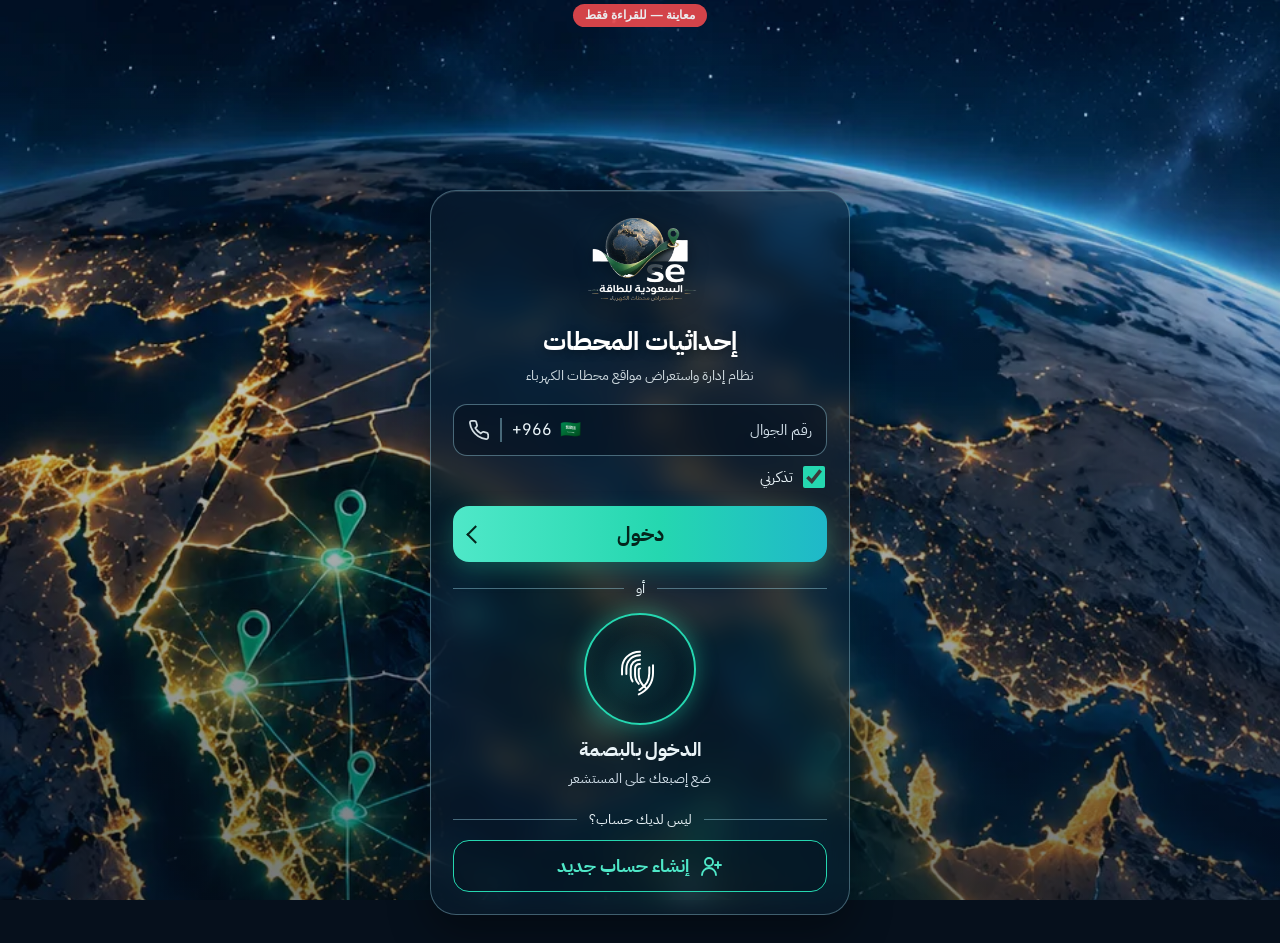
==== admin.html @ d6f3b5dc "معاينة — الشريط السفلي في كل الصفحات وأكبر قليلًا، وتجارب الطبقة الضبابية، وحارس خلط النسختين" ====
<!doctype html>
<!-- admin.html — لوحة المدير في V2: تجمع المكوّنات فقط (لا منطق أعمال هنا)
     الرأس وشريط الاتصال (app-header + connection-status)، لوحة العمليات (admin-dashboard)، ونافذة التفاصيل (admin-detail).
     الدخول: بلا جلسة ← صفحة الدخول؛ جلسة بلا دور مدير ← الرئيسية (V1). الحماية الفعلية في الخادم: كل إجراء بتذكرة مدير بالبصمة.
     The V2 admin dashboard: assembles components only. The real protection is the server's admin-fingerprint ticket. -->
<html lang="ar" dir="rtl">
<head>
<meta charset="utf-8">
<meta name="viewport" content="width=device-width, initial-scale=1, viewport-fit=cover">
<title>لوحة المدير | محطات التوزيع</title>
<script src="config/الإعدادات.js"></script>
<script src="preview-guard.js"></script>
<script src="services/fresh-start.js"></script>
<script src="services/theme.js"></script>
<!-- تطبيق قابل للتثبيت: الملف والأيقونة ولون الشريط، وتسجيل عامل الخدمة بعد التحميل — installable app: manifest, icon, bar colour, SW registered after load -->
<link rel="manifest" href="manifest.json">
<meta name="theme-color" content="#0D1826">
<link rel="apple-touch-icon" href="assets/icon-192.png">
<script src="services/pwa.js"></script>
<link rel="stylesheet" href="styles/update-sheet.css">
<script src="components/update-sheet.js"></script>
<link rel="stylesheet" href="styles/install-sheet.css">
<script src="components/install-sheet.js"></script>
<link rel="stylesheet" href="styles/feature-tour.css">
<script src="config/جولة_تعريفية.js"></script>
<script src="components/feature-tour.js"></script>
<script>
  // قبل الرسم: الزائر للدخول، وغير المدير للرئيسية (V1) — before drawing: a guest to login, a non-admin to home (V1)
  (function () {
    try {
      const s = JSON.parse(localStorage.getItem(SEC2_CONFIG.STORAGE_KEYS.SESSION) || 'null');
      if (!s || !s.identityToken) location.replace('auth.html');
      else if (s.role !== 'admin') location.replace('index.html');
    } catch (e) { location.replace('auth.html'); }
  })();
</script>
<link href="https://fonts.googleapis.com/css2?family=IBM+Plex+Sans+Arabic:wght@400;500;700&family=JetBrains+Mono:wght@400;500&display=swap" rel="stylesheet">
<link rel="stylesheet" href="styles/base.css">
<link rel="stylesheet" href="styles/app-header.css">
<link rel="stylesheet" href="styles/bottom-nav.css">
<link rel="stylesheet" href="styles/connection-status.css">
<link rel="stylesheet" href="styles/contact-admin.css">
<link rel="stylesheet" href="styles/tables.css">
<link rel="stylesheet" href="styles/admin.css">
</head>
<body class="admin-page">
<header id="appHeader"></header>
<main class="content">
  <!-- عنوان «لوحة العمليات» داخل بطاقتها في admin-dashboard (تصميم محمد، 15 أكتوبر) — the title lives in its board card -->
  <div class="page-sub" id="greetLine">مرحبًا...</div>
  <div id="dashboardSlot"></div>
</main>
<!-- الشريط السفلي (إعادة التصميم): للعضو المسجّل، وأزراره تفتح شاشات الرئيسية — the bottom bar for members -->
<nav id="bottomNav"></nav>
<script src="utils/dates.js"></script>
<script src="utils/html.js"></script>
<script src="utils/text-input.js"></script>
<script src="services/timing.js"></script>
<script src="services/connection.js"></script>
<script src="services/session.js"></script>
<script src="services/api-client.js"></script>
<script src="services/settings-lists.js"></script>
<script src="components/contact-admin.js"></script>
<script src="components/connection-status.js"></script>
<script src="components/app-header.js"></script>
<script src="components/bottom-nav.js"></script>
<script src="components/admin-dashboard.js"></script>
<script src="components/admin-detail.js"></script>
<script>
  (function () {
    if (!SecSession.isAdmin()) return; // التحويل جارٍ / redirect in progress
    SecTiming.recordPageOpen();
    const STALE_MS = 3 * 60 * 1000; // إعادة التحميل عند الرجوع للتبويب بعد 3 دقائق (V1) / reload on return after 3 minutes (V1)
    const header = SecAppHeader.mount(document.getElementById('appHeader'), {
      page: 'admin', identity: true, onIdentity: function () { location.href = 'index.html#more'; }, title: 'لوحة المدير', subtitle: 'الشركة السعودية للطاقة — محطات التوزيع', contact: true, refreshTitle: 'تحديث لوحة العمليات الآن'
    });
    if (SecSession.isLoggedIn()) SecBottomNav.mountLinks(document.getElementById('bottomNav'), 'more'); // من «المزيد» / reached from «More»
    let lastLoadAt = 0, lastOkAt = null;
    const status = SecConnStatus.mount(header.status, { hasLocalData: function () { return false; }, lastUpdateAt: function () { return lastOkAt; } });
    SecContactAdmin.loadInfo();
    document.getElementById('greetLine').textContent = 'مرحبًا ' + (SecSession.getName() || 'المدير') + ' — ' + SecDates.dualDate(new Date());
    const dashboard = SecAdminDashboard.mount(document.getElementById('dashboardSlot'), { onOpenDetail: function (kind) { SecAdminDetail.open(kind); } });

    async function load(fresh) {
      lastLoadAt = Date.now();
      header.refreshButton.classList.add('spinning');
      try {
        // تجديد التذكرة أولًا حتى لا تُرسل تذكرة منتهية (V1) — renew the ticket first (V1)
        if (!(await SecSession.ensureFresh())) return;
        if ((await dashboard.load(fresh)) === 'ok') { lastOkAt = new Date(); status.refreshLastUpdate(); }
      } finally { header.refreshButton.classList.remove('spinning'); }
    }
    header.refreshButton.addEventListener('click', function () { load(true); });
    document.addEventListener('visibilitychange', function () { if (document.visibilityState === 'visible' && Date.now() - lastLoadAt > STALE_MS) load(false); });
    load(false);
  })();
</script>
</body>
</html>
---- styles/update-sheet.css ----
/* ============================================================
 * styles/update-sheet.css — لوحة «نسخة جديدة متاحة» السفلية: التصميم «د» المعتمد بلون تنبيه كهرماني
 * The bottom «new version available» sheet: approved design «D» in an amber alert colour
 * ============================================================ */
:root{ --upd-amber:#F0B429; --upd-amber-deep:#C98A06; --upd-on-amber:#231700; --upd-bg:#14202F; }
[data-theme="light"]{ --upd-amber:#E09A00; --upd-amber-deep:#B57A00; --upd-on-amber:#1E1400; --upd-bg:#FFFFFF; }

.upd-sheet{
  position:fixed;left:0;right:0;bottom:0;z-index:1600;
  max-width:560px;margin:0 auto;box-sizing:border-box;
  padding:12px 20px calc(18px + env(safe-area-inset-bottom, 0px));
  background:var(--upd-bg);color:var(--text-primary);text-align:center;
  border-radius:22px 22px 0 0;border:1px solid rgba(240,180,41,.55);border-bottom:0;
  border-top:3px solid var(--upd-amber);
  box-shadow:0 -10px 30px rgba(0,0,0,.35), 0 -2px 18px rgba(240,180,41,.18);
  transform:translateY(105%);transition:transform .32s cubic-bezier(.2,.8,.2,1);
}
.upd-sheet.show{transform:translateY(0);}
.upd-grab{width:40px;height:4px;border-radius:9px;background:var(--border-strong);margin:0 auto 12px;}
.upd-x{position:absolute;top:10px;left:12px;width:32px;height:32px;border-radius:50%;border:1px solid var(--border-strong);background:transparent;color:var(--text-secondary);font-size:14px;cursor:pointer;font-family:inherit;}

/* الأيقونة البارزة وعلامة التنبيه — the prominent icon and alert mark */
.upd-badge{position:relative;width:56px;height:56px;border-radius:50%;margin:0 auto 10px;display:grid;place-items:center;
  background:rgba(240,180,41,.16);color:var(--upd-amber);border:2px solid var(--upd-amber);animation:updPulse 2.2s ease-in-out infinite;}
.upd-alert{position:absolute;top:-4px;right:-4px;width:22px;height:22px;border-radius:50%;display:grid;place-items:center;
  background:#E5484D;color:#fff;font-weight:800;font-size:14px;line-height:1;border:2px solid var(--upd-bg);}
@keyframes updPulse{0%,100%{box-shadow:0 0 0 0 rgba(240,180,41,.45);}50%{box-shadow:0 0 0 9px rgba(240,180,41,0);}}

.upd-title{display:block;font-size:16px;font-weight:800;color:var(--upd-amber);}
.upd-text{margin:6px auto 14px;max-width:420px;font-size:13px;line-height:1.6;color:var(--text-secondary);}
.upd-now{width:100%;border:0;border-radius:14px;padding:13px;cursor:pointer;font-family:inherit;font-size:15px;font-weight:800;
  background:linear-gradient(135deg, var(--upd-amber), var(--upd-amber-deep));color:var(--upd-on-amber);box-shadow:0 6px 18px rgba(240,180,41,.3);}
.upd-now:disabled{opacity:.7;cursor:default;}
.upd-later{margin-top:8px;background:none;border:0;color:var(--text-secondary);font-family:inherit;font-size:13px;cursor:pointer;padding:6px 14px;}
@media (prefers-reduced-motion:reduce){ .upd-sheet{transition:none;} .upd-badge{animation:none;} }
---- styles/install-sheet.css ----
/* ============================================================
 * styles/install-sheet.css — لوحة «حفظ الموقع كتطبيق» السفلية: الدمج «ج + د» المعتمد بلون الموقع الأخضر
 * The bottom «save the site as an app» sheet: the approved «C + D» blend in the site's green
 * ============================================================ */
.ins-sheet{
  position:fixed;left:0;right:0;bottom:0;z-index:1600;
  max-width:560px;margin:0 auto;box-sizing:border-box;
  padding:12px 20px calc(18px + env(safe-area-inset-bottom, 0px));
  background:var(--bg-elev);color:var(--text-primary);text-align:center;
  border-radius:22px 22px 0 0;border:1px solid var(--border-strong);border-bottom:0;border-top:3px solid var(--teal);
  box-shadow:0 -10px 30px rgba(0,0,0,.35), 0 -2px 18px rgba(31,174,140,.16);
  transform:translateY(105%);transition:transform .32s cubic-bezier(.2,.8,.2,1);
}
.ins-sheet.show{transform:translateY(0);}
.ins-grab{width:40px;height:4px;border-radius:9px;background:var(--border-strong);margin:0 auto 12px;}
.ins-x{position:absolute;top:10px;left:12px;width:32px;height:32px;border-radius:50%;border:1px solid var(--border-strong);background:transparent;color:var(--text-secondary);font-size:14px;cursor:pointer;font-family:inherit;}
.ins-ic{width:58px;height:58px;margin:0 auto 10px;border-radius:16px;overflow:hidden;box-shadow:0 6px 18px rgba(0,0,0,.3);}
.ins-ic img{width:100%;height:100%;display:block;}
.ins-title{display:block;font-size:16px;font-weight:800;color:var(--teal-light);}
[data-theme="light"] .ins-title{color:var(--teal);}
.ins-text{margin:6px auto 14px;max-width:360px;font-size:13px;line-height:1.7;color:var(--text-secondary);}
.ins-steps{display:grid;gap:8px;margin:12px 0;}
.ins-step{display:flex;align-items:center;gap:10px;text-align:right;padding:10px 12px;border-radius:12px;background:rgba(255,255,255,.04);border:1px solid var(--border);font-size:13px;line-height:1.7;}
[data-theme="light"] .ins-step{background:rgba(16,32,53,.03);}
.ins-n{width:24px;height:24px;border-radius:50%;display:grid;place-items:center;flex-shrink:0;background:rgba(31,174,140,.18);color:var(--teal-light);font-weight:800;font-size:12px;}
.ins-k{display:inline-flex;align-items:center;gap:4px;padding:2px 8px;border-radius:8px;vertical-align:middle;background:rgba(77,214,181,.14);color:var(--teal-light);font-weight:700;}
[data-theme="light"] .ins-k, [data-theme="light"] .ins-n{color:var(--teal);}
.ins-arrow{display:flex;flex-direction:column;align-items:center;gap:2px;margin:2px 0 10px;color:var(--teal-light);font-size:12px;font-weight:800;animation:insBounce 1.2s ease-in-out infinite;}
.ins-note{margin:0 0 12px;font-size:12px;color:var(--text-secondary);}
.ins-go{width:100%;border:0;border-radius:14px;padding:13px;cursor:pointer;font-family:inherit;font-size:15px;font-weight:800;
  background:linear-gradient(135deg, var(--teal), var(--teal-light));color:#052018;box-shadow:0 6px 18px rgba(31,174,140,.3);}
.ins-go:disabled{opacity:.7;cursor:default;}
.ins-done{margin:4px 0 2px;padding:12px;border-radius:14px;background:rgba(31,174,140,.14);color:var(--teal-light);font-weight:800;font-size:14px;}
.ins-later{margin-top:8px;background:none;border:0;color:var(--text-secondary);font-family:inherit;font-size:13px;cursor:pointer;padding:6px 14px;}
@keyframes insBounce{0%,100%{transform:translateY(0);}50%{transform:translateY(5px);}}
@media (prefers-reduced-motion:reduce){ .ins-sheet{transition:none;} .ins-arrow{animation:none;} }
---- styles/feature-tour.css ----
/* ============================================================
 * styles/feature-tour.css — بطاقة «نسخة جديدة محسّنة» والجولة التعريفية (تصميم محمد — 16 أكتوبر)
 * طبقة بملء الشاشة تجمّد الصفحة؛ البطاقة لوحة سفلية (النموذج «أ»)، والشرائح لقطة حقيقية بضوء على العنصر وبطاقة شرح.
 * مظهر داكن واحد مقصود للثيمين (اللقطات داكنة). — One deliberate dark look for both themes (the shots are dark).
 * ============================================================ */
html.tour-open,html.tour-open body{overflow:hidden !important;}
.tour-overlay{position:fixed;inset:0;z-index:5000;font-family:'IBM Plex Sans Arabic',sans-serif;color:#EAF1F7;direction:rtl;}
.tour-card-mode{background:rgba(3,8,14,.72);}
.tour-slides-mode{background:#03080E;display:flex;align-items:center;justify-content:center;}

/* ===== البطاقة: نفس لوحة «نسخة جديدة متاحة» الكهرمانية (styles/update-sheet.css) — the card reuses the amber update sheet ===== */
.tour-card{animation:tourUp .3s ease-out;}
@keyframes tourUp{from{transform:translateY(40px);opacity:0}to{transform:none;opacity:1}}

/* ===== الشرائح — the slides ===== */
.tour-stage{position:relative;overflow:hidden;border-radius:0;}
.tour-stage.loading .tour-shot{visibility:hidden;}
.tour-shot{position:absolute;inset:0;width:100%;height:100%;object-fit:cover;object-position:top;display:block;}
/* الثقب: ظل ضخم يعتّم كل ما حوله، وإطار أخضر حول العنصر — the hole: a huge shadow dims everything around, a green frame */
.tour-hole{position:absolute;border-radius:14px;box-shadow:0 0 0 9999px rgba(3,8,14,.8);outline:2.5px solid #4FE8C8;outline-offset:4px;transition:all .3s ease;pointer-events:none;}
.tour-tip{position:absolute;left:16px;right:16px;box-sizing:border-box;
  background:#0F1D2E;border:1.5px solid rgba(79,232,200,.5);border-radius:20px;padding:16px 18px;
  display:flex;flex-direction:column;gap:8px;box-shadow:0 14px 34px rgba(0,0,0,.5);}
.tour-tip::before{content:'';position:absolute;left:var(--arrow-x, 50%);width:16px;height:16px;margin-left:-8px;background:#0F1D2E;
  border-left:1.5px solid rgba(79,232,200,.5);border-top:1.5px solid rgba(79,232,200,.5);}
.tour-tip.below::before{top:-9px;transform:rotate(45deg);}
.tour-tip.above::before{bottom:-9px;transform:rotate(225deg);}
.tour-tip h2{margin:0;font-size:19px;font-weight:700;line-height:1.4;}
.tour-body{display:flex;flex-direction:column;gap:8px;max-height:34vh;overflow-y:auto;scrollbar-width:thin;}
.tour-tip p{margin:0;font-size:15px;line-height:1.75;color:#DCE6EF;}
.tour-row{display:flex;align-items:center;justify-content:space-between;gap:10px;margin-top:6px;flex-wrap:wrap;}
.tour-dots{display:flex;gap:6px;}
.tour-dots i{width:7px;height:7px;border-radius:50%;background:rgba(255,255,255,.28);}
.tour-dots i.on{background:#4FE8C8;width:20px;border-radius:5px;}
.tour-nav{display:flex;gap:8px;margin-right:auto;}
.tour-count{position:fixed;top:calc(env(safe-area-inset-top, 0px) + 18px);right:18px;z-index:2;font-size:14px;color:#DCE6EF;background:rgba(0,0,0,.45);border-radius:12px;padding:4px 10px;}
.tour-skip{position:fixed;top:calc(env(safe-area-inset-top, 0px) + 14px);left:16px;z-index:2;background:rgba(255,255,255,.14);color:#fff;border:none;border-radius:14px;padding:7px 16px;font-family:inherit;font-size:15px;cursor:pointer;}

/* ===== الأزرار — buttons ===== */
.tour-btn{border:none;border-radius:14px;font-family:inherit;font-weight:700;font-size:16px;padding:11px 20px;cursor:pointer;}
.tour-btn.primary{background:linear-gradient(90deg,#4FE8C8,#25D7B0,#1FB8C9);color:#04261D;}
.tour-btn.ghost{background:rgba(255,255,255,.1);color:#EAF1F7;}
.tour-btn:focus-visible,.tour-skip:focus-visible{outline:2px solid #4FE8C8;outline-offset:2px;}
---- styles/base.css ----
/* ============================================================
 * styles/base.css — أساس كل الصفحات: ألوان الثيمين، الخط، إعادة الضبط
 * ============================================================
 * من V1 (index.html الأسطر 11–47؛ و--danger من بقية الصفحات). كانت كل صفحة تكرر هذه القيم بنفسها — هنا مرة واحدة.
 * الثيم يُطبَّق على <html data-theme> من services/theme.js قبل الرسم. صفحة بدرجات خاصة في V1 تعرّفها في أنماطها.
 * From V1 (index.html lines 11–47; --danger from the other pages). Every page repeated these — here once.
 * ============================================================ */
/* إعادة التصميم (19 أكتوبر، نموذج محمد): كحلي عميق للداكن، وأبيض دافئ للفاتح؛ أخضر للتوزيع، أزرق للتحويل، كهرماني لزر الإضافة.
   أسماء المتغيرات القديمة باقية بقيم جديدة، فتتبع كل المكوّنات الشكل الجديد تلقائيًا.
   Redesign (19 Oct, Mohammed's mock-up): deep navy (dark) and warm white (light); green = distribution, blue = substations,
   amber = add. The old variable names keep new values, so every component follows the new look automatically. */
:root{
  --blue-deep:#1B4D8C;
  /* ألوان حالة نسخة المحطات (طلب محمد 19 أكتوبر) — صريحة ومتميزة في الثيمين — the stations copy state colors, distinct in both themes */
  --st-red:#E5484D;    --st-red-bg:rgba(229,72,77,0.22);
  --st-gray:#8C9BAF;   --st-gray-bg:rgba(140,155,175,0.18);
  --st-yellow:#E2B93B; --st-yellow-bg:rgba(240,200,60,0.24);
  --st-green:#2BC48A;  --st-green-bg:rgba(43,196,138,0.18);
  --st-orange:#F28C32; --st-orange-bg:rgba(245,140,50,0.20);
  --blue-mid:#2E7DD1;
  --teal:#1FAE8C;
  --teal-light:#4DD6B5;
  --tabbar-h:68px; /* 64 ← 68 (محمد 22 أكتوبر: تكبير بسيط) / slightly larger */
  /* المسافة تحت أيقونات الشريط السفلي (محمد 21 أكتوبر: 25 بدل 34 في الآيفون) = المنطقة الآمنة السفلية − 9، ولا تقل عن 0
     The space under the bottom bar icons (Mohammed, 21 Oct: 25 instead of 34 on the iPhone) = the bottom safe area − 9, never below 0 */
  --bn-safe:max(0px, calc(env(safe-area-inset-bottom, 0px) - 9px));
  --radius:14px;
  --radius-lg:18px;
  --accent:#F5B70A;      /* زر ＋ والتعديل — the ＋ button and edit */
  --accent-ink:#2B1F00;
}
[data-theme="dark"]{
  --bg:#07111F;
  --bg-elev:#112440;
  --bg-card:#0C1B30;
  --bar-bg:rgba(9,20,36,0.94);
  --text-primary:#EEF4FA;
  --text-secondary:#C3D2E2; /* واضح (طلب محمد، 15 أكتوبر) — clear (Mohammed, 15 Oct) */
  --text-muted:#A9BCD1;   /* أوضح (قائمة محمد 3) — clearer */
  --border:rgba(150,185,225,0.18);
  --border-strong:rgba(150,185,225,0.32);
  --dist:#2BC48A;        /* التوزيع — distribution */
  --dist-soft:rgba(43,196,138,0.13);
  --sub:#3B8BEB;         /* التحويل — substations */
  --sub-soft:rgba(59,139,235,0.14);
  /* نظام الألوان الوظيفي (اعتماد محمد 19 أكتوبر): لكل نوع بيانات خلفية ونص وإطار — the functional palette: bg, text, line per data type */
  --c-dist-bg:#173D35;  --c-dist-fg:#7EE0B5;  --c-dist-line:#2E7D63;   /* التوزيع — distribution */
  --c-sub-bg:#18365A;   --c-sub-fg:#9CC8F7;   --c-sub-line:#3A6FAE;    /* التحويل — substations */
  --c-ops-bg:#3C3423;   --c-ops-fg:#E8C77E;   --c-ops-line:#7A6535;    /* العمليات والتعديلات — operations and edits */
  --c-alert-bg:#3A2B1F; --c-alert-fg:#F0A56C; --c-alert-line:#8A5A35;  /* الأعطال والتنبيهات — faults and alerts */
  --c-info-bg:#252F40;  --c-info-fg:#B4C3D6;  --c-info-line:#46566E;   /* المعلومات التقنية — technical info */
  /* تعبئة بطاقات الأرقام والإجراءات (لوحة التصميم المحسّنة): ممتلئة في الداكن والنص فوقها (ink) — the tiles' fills, solid in dark */
  --c-dist-fill:#17694B;   --c-dist-ink:#FFFFFF;
  --c-sub-fill:#1C4F96;    --c-sub-ink:#FFFFFF;
  --c-total-fill:#40298A;  --c-total-ink:#FFFFFF;   --c-total-line:#6A4FC4; /* الإجمالي — the total */
  --c-ops-fill:#D9A93F;    --c-ops-ink:#241A00;
  --c-alert-fill:#E39A3C;  --c-alert-ink:#241400;
  --c-recent-fill:#1E5AA8; --c-recent-ink:#FFFFFF;  --c-recent-line:#4B86D6; /* آخر المحطات — recent */
  --globe-line:rgba(77,214,181,0.35);
  --globe-point:#4DD6B5;
  --danger:#EF5B5B;
  --danger-bg:rgba(239,91,91,0.11);
  color-scheme:dark;
}
[data-theme="light"]{
  --bg:#E9EDEC;          /* أغمق قليلًا فتبرز البطاقات البيضاء (ملاحظة محمد) — a touch darker so white cards stand out */
  --bg-elev:#E8EEEC;
  --bg-card:#FFFFFF;
  --bar-bg:rgba(255,255,255,0.96);
  --text-primary:#0F1F33;
  --text-secondary:#2F4358; /* واضح (طلب محمد، 15 أكتوبر) — clear (Mohammed, 15 Oct) */
  --text-muted:#4A5D73;   /* أوضح (قائمة محمد 3) — clearer */
  --border:rgba(15,31,51,0.16);
  --border-strong:rgba(15,31,51,0.28);
  --card-shadow:0 1px 3px rgba(15,31,51,0.12), 0 1px 1px rgba(15,31,51,0.06);
  --dist:#14996A;
  --dist-soft:rgba(20,153,106,0.10);
  --sub:#2470D0;
  --sub-soft:rgba(36,112,208,0.10);
  --c-dist-bg:#E2F1EA;  --c-dist-fg:#135E45;  --c-dist-line:#8CC7AE;
  --c-sub-bg:#E4EFFB;   --c-sub-fg:#1D4F8F;   --c-sub-line:#94B9E6;
  --c-ops-bg:#F7EED8;   --c-ops-fg:#6E5212;   --c-ops-line:#D9C08A;
  --c-alert-bg:#F9E9D9; --c-alert-fg:#8E4518; --c-alert-line:#E3B58F;
  --c-info-bg:#EDF1F5;  --c-info-fg:#3A4C63;  --c-info-line:#BCC8D6;
  --c-dist-fill:#E3F3EA;   --c-dist-ink:#135E45;
  --c-sub-fill:#E6F0FB;    --c-sub-ink:#1D4F8F;
  --c-total-fill:#EEE7FA;  --c-total-ink:#4B2D96;   --c-total-line:#C6B4EE;
  --c-ops-fill:#FBF0D6;    --c-ops-ink:#6E5212;
  --c-alert-fill:#FDEBDD;  --c-alert-ink:#9A4A17;
  --c-recent-fill:#E7F1FD; --c-recent-ink:#1F5FA8;  --c-recent-line:#A9C9EE;
  --globe-line:rgba(27,77,140,0.45);
  --globe-point:#1FAE8C;
  --danger:#C8412C;
  --danger-bg:rgba(200,65,44,0.08);
  color-scheme:light;
}
*{margin:0;padding:0;box-sizing:border-box;}
html{background:var(--bg);}
body{
  font-family:'IBM Plex Sans Arabic',sans-serif;
  background:var(--bg);
  color:var(--text-primary);
  overflow-x:hidden;
  transition:background .4s ease,color .4s ease;
}
[hidden]{display:none !important;}
---- styles/app-header.css ----
/* ============================================================
 * styles/app-header.css — رأس الصفحة المشترك: الشعار، أزرار الزائر، قائمة العضو، مفتاح الوضع الداكن
 * ============================================================
 * من V1 كما هو (index.html الأسطر 55–73 و111–187 و1123–1145، وشعار الصفحات الأخرى من member.html 17–22 و91–92).
 * حيث اختلفت الصفحات قليلًا (حشوة زر القائمة، عرض اللوحة) اعتُمدت قيم الرئيسية. موضع الرأس (ثابت/لاصق) تحدده الصفحة.
 * شريط الحالة نفسه في styles/connection-status.css.
 * From V1 as is; where pages differed slightly the home page's values are used. The page decides the header position.
 * ============================================================ */
.app-header{display:flex;flex-direction:column;background:var(--bg);border-bottom:1px solid var(--border);}
/* الرأس ينزل بالمنطقة الآمنة العلوية في كل الصفحات (22 أكتوبر): الصفحات صارت viewport-fit=cover ليصل الشريط السفلي للحافة،
   فلا يدخل الرأس تحت الساعة. في المتصفح العادي القيمة 0 — the header moves down by the top safe area on every page (they're
   viewport-fit=cover now so the bottom bar reaches the edge), so it never sits under the clock. In a normal browser it's 0 */
#appHeader{padding-top:env(safe-area-inset-top, 0px);background:var(--bg);}
.header-row-main{
  display:flex;align-items:center;justify-content:space-between;gap:12px;
  padding:16px 28px;
}
/* شعار الرئيسية — the home page logo */
.logo{display:flex;align-items:center;gap:9px;min-width:0;flex-shrink:1;overflow:hidden;}
.logo-mark{height:38px;width:auto;flex-shrink:0;display:block;object-fit:contain;transition:transform .2s;}
.logo:hover .logo-mark{transform:scale(1.06);}
.logo:hover .logo-text{color:var(--teal);}
.logo-text{font-size:14.5px;font-weight:700;letter-spacing:.2px;white-space:nowrap;overflow:hidden;text-overflow:ellipsis;transition:color .2s;}
.logo-sub{font-size:11px;color:var(--text-secondary);margin-top:1px;white-space:nowrap;overflow:hidden;text-overflow:ellipsis;}
/* شعار الصفحات الأخرى (يعود للرئيسية) — the other pages' logo (back to home) */
.brand{display:flex;align-items:center;gap:10px;cursor:pointer;text-decoration:none;min-width:0;}
.brand-mark{height:32px;width:auto;flex-shrink:0;display:block;object-fit:contain;transition:transform .2s;}
.brand:hover .brand-mark{transform:scale(1.06);}
.brand-text{font-size:15px;font-weight:700;letter-spacing:.3px;white-space:nowrap;transition:color .2s;}
.brand:hover .brand-text{color:var(--teal);}
.brand-sub{font-size:11px;color:var(--text-secondary);}

.header-actions{display:flex;align-items:center;gap:8px;flex-shrink:0;}
.mobile-user-menu{position:relative;}
.mobile-menu-trigger{
  display:flex;align-items:center;gap:6px;
  background:var(--bg-card);border:1px solid var(--border-strong);border-radius:22px;
  padding:9px 16px;font-size:13px;font-weight:600;color:var(--text-primary);
  cursor:pointer;font-family:inherit;
}
.mobile-menu-trigger:hover{border-color:var(--teal);}
.mobile-menu-trigger svg{transition:transform .2s;flex-shrink:0;}
.mobile-user-menu.open .mobile-menu-trigger svg{transform:rotate(180deg);}
.mobile-menu-panel{
  position:absolute;top:calc(100% + 8px);left:0;
  background:var(--bg-card);border:1px solid var(--border-strong);border-radius:14px;
  min-width:215px;box-shadow:0 10px 28px rgba(0,0,0,.35);
  padding:6px;display:none;z-index:200;
}
.mobile-user-menu.open .mobile-menu-panel{display:block;}
.mobile-menu-row{display:flex;align-items:center;gap:10px;padding:10px 10px;font-size:12.5px;color:var(--text-primary);border-bottom:1px solid var(--border);margin-bottom:4px;}
.mobile-menu-link{
  display:flex;align-items:center;gap:10px;
  padding:10px 10px;font-size:12.5px;color:var(--text-primary);
  text-decoration:none;border-radius:9px;border:1px solid transparent;transition:.15s;
  margin-bottom:2px;
}
/* «مراسلة المدير» زر بشكل الرابط (كان نمطًا مضمّنًا في V1) — «message the admin» is a button styled as a link (inline in V1) */
.mobile-menu-btn{width:100%;text-align:right;background:transparent;font-family:inherit;cursor:pointer;}
.mobile-menu-link:hover{background:var(--bg-elev);}
.mobile-menu-link.current-page{
  background:rgba(31,174,140,0.12);border-color:rgba(31,174,140,0.4);
  color:var(--teal-light);font-weight:700;
}
[data-theme="light"] .mobile-menu-link.current-page{color:var(--teal);}
.menu-icon{display:flex;align-items:center;justify-content:center;flex-shrink:0;}
.mobile-menu-logout{
  display:flex;align-items:center;gap:10px;width:100%;
  text-align:right;padding:10px 10px;font-size:12.5px;color:#E0654F;
  background:transparent;border:none;border-top:1px solid var(--border);margin-top:4px;
  cursor:pointer;font-family:inherit;border-radius:8px;transition:.15s;
}
.mobile-menu-logout:hover{background:rgba(224,101,79,0.1);}
.mobile-menu-logout[data-confirm="1"]{background:rgba(224,101,79,0.12);font-weight:700;}
.theme-switch{
  width:42px;height:23px;border-radius:12px;position:relative;flex-shrink:0;
  background:var(--border-strong);border:none;cursor:pointer;transition:background .2s;padding:0;
}
.theme-switch.on{background:var(--teal);}
.theme-switch-knob{
  position:absolute;top:2px;left:2px;width:19px;height:19px;border-radius:50%;
  background:#fff;transition:transform .2s;box-shadow:0 1px 3px rgba(0,0,0,.3);
}
.theme-switch.on .theme-switch-knob{transform:translateX(19px);}
.login-btn{
  text-decoration:none;font-size:13px;font-weight:500;color:var(--text-primary);
  background:var(--bg-card);border:1px solid var(--border-strong);
  padding:9px 16px;border-radius:8px;white-space:nowrap;
  transition:border-color .2s, background .2s, transform .15s;
}
.login-btn:hover{border-color:var(--teal);background:var(--bg-elev);}
.login-btn:active{transform:scale(0.97);}
.theme-toggle{
  width:38px;height:38px;border-radius:50%;flex-shrink:0;
  border:1px solid var(--border-strong);
  background:var(--bg-card);
  display:flex;align-items:center;justify-content:center;
  cursor:pointer;color:var(--text-primary);padding:0;font:inherit;
  transition:border-color .2s, background .2s, transform .15s;
}
.theme-toggle:hover{border-color:var(--teal);background:var(--bg-elev);}
.theme-toggle:active{transform:scale(0.92);}
.conn-refresh-group{display:flex;align-items:center;gap:8px;margin-right:auto;}
.conn-pill-div{width:1px;height:14px;background:var(--border-strong);}
.status-refresh-btn{
  display:flex;align-items:center;justify-content:center;
  width:20px;height:20px;flex-shrink:0;
  background:transparent;border:none;border-radius:50%;
  color:var(--text-secondary);cursor:pointer;transition:.2s;
}
.status-refresh-btn:hover{background:rgba(31,174,140,0.14);color:var(--teal);}
.status-refresh-btn.spinning [data-role="refresh-icon"]{animation:spin .7s linear infinite;}
@keyframes spin{from{transform:rotate(0deg)}to{transform:rotate(360deg)}}

/* حافة جانبية موحدة 16 على الجوال (V1 index 1122–1145) — one 16px side gutter on phones */
@media (max-width:767px){ .header-row-main{padding:12px 16px;} }
@media (max-width:600px){
  .login-btn{padding:7px 12px;font-size:12px;}
  .theme-toggle{width:34px;height:34px;}
  .brand-sub{display:none;}
}
@media (max-width:340px){
  .logo-text{font-size:11px;}
  .login-btn{padding:6px 9px;font-size:11px;}
}

/* ===== إعادة التصميم (19 أكتوبر، ملاحظات محمد): رأس مدمج — سطر الشعار والعنوان والصورة الشخصية، وتحته سطر حالة واحد =====
   Redesign (19 Oct, Mohammed's notes): a compact header — one row of logo, title and avatar, then one status line */
.header-row-main{padding:10px 16px 8px;}
.logo{gap:10px;}
.logo-mark{height:34px;}
.logo-text{font-size:17px;}
.logo-sub{font-size:12px;color:var(--text-muted);}
.mobile-menu-trigger{width:42px;height:42px;padding:0;border-radius:50%;justify-content:center;gap:0;background:var(--dist-soft);border-color:var(--border-strong);color:var(--dist);}
.avatar-initial{font-size:17px;font-weight:700;line-height:1;}
.mobile-menu-trigger .menu-name,.mobile-menu-trigger svg{position:absolute;width:1px;height:1px;overflow:hidden;clip:rect(0 0 0 0);white-space:nowrap;}
.mobile-menu-link,.mobile-menu-row,.mobile-menu-logout{font-size:14px;padding:12px 10px;}
.mobile-menu-panel{min-width:240px;border-radius:var(--radius);}
.status-refresh-btn{width:34px;height:34px;}
@media (max-width:767px){ .header-row-main{padding:10px 16px 8px;} }

/* هوية العضو بدل القائمة المنسدلة (طلب محمد 19 أكتوبر): الاسم والجوال بجانب الصورة الرمزية — the member identity instead of the dropdown */
.hdr-id{display:flex;align-items:center;gap:10px;padding:4px 4px 4px 10px;border-radius:24px;border:1px solid var(--border-strong);background:var(--bg-card);
  font-family:inherit;color:var(--text-primary);cursor:pointer;max-width:52vw;min-width:0;}
.hdr-id-av{width:38px;height:38px;border-radius:50%;flex-shrink:0;display:flex;align-items:center;justify-content:center;
  background:var(--c-dist-bg);color:var(--c-dist-fg);border:1px solid var(--c-dist-line);}
.hdr-id-text{display:flex;flex-direction:column;align-items:flex-start;min-width:0;line-height:1.25;}
.hdr-id-name{font-size:14px;font-weight:700;white-space:nowrap;overflow:hidden;text-overflow:ellipsis;max-width:100%;}
.hdr-id-phone{font-family:'JetBrains Mono',monospace;font-size:12.5px;font-weight:600;color:var(--text-secondary);}
/* صورة العضو العامة دائرية بلا خلفية — the generic member picture, round, no background */
img.hdr-id-av{width:40px;height:40px;object-fit:contain;background:none;border:none;border-radius:50%;}
/* مع هوية العضو: سطر الحالة واحد بلا التاريخ (الرئيسية تنقله لأعلاها، والورديات ولوحة المدير تعرضانه في سطريهما) — one status line */
.app-header.hdr-identity [data-role="date-line"]{display:none;}
---- styles/bottom-nav.css ----
/* ============================================================
 * styles/bottom-nav.css — الشريط السفلي الثابت (إعادة التصميم، 19 أكتوبر)
 * ============================================================
 * ارتفاعه --tabbar-h + المنطقة الآمنة السفلية؛ زر ＋ كهرماني بارز في الوسط. يختفي أثناء الملاحة بشاشة كاملة.
 * The fixed bottom bar: --tabbar-h plus the bottom safe area; the amber ＋ raised in the middle. Hidden in full navigation.
 * ============================================================ */
.bottom-nav{
  position:fixed;left:0;right:0;bottom:0;z-index:170;
  padding-bottom:var(--bn-safe);
  background:var(--bar-bg);border-top:1px solid var(--border);
  -webkit-backdrop-filter:blur(14px);backdrop-filter:blur(14px);
}
.bn-inner{height:var(--tabbar-h);max-width:560px;margin:0 auto;display:grid;grid-template-columns:repeat(5,1fr);align-items:center;}
.bn-tab{
  height:100%;display:flex;flex-direction:column;align-items:center;justify-content:center;gap:3px;
  background:none;border:none;color:var(--text-muted);font-family:inherit;font-size:11.5px;font-weight:700;cursor:pointer;
  -webkit-tap-highlight-color:transparent;transition:color .15s ease;
}
.bn-tab.active{color:var(--dist);}
.bn-tab:active{transform:scale(.96);}
.bn-add{
  justify-self:center;width:52px;height:52px;margin-top:-22px;border-radius:50%;border:4px solid var(--bg);
  background:var(--accent);color:var(--accent-ink);display:flex;align-items:center;justify-content:center;cursor:pointer;
  box-shadow:0 6px 16px rgba(0,0,0,.28);-webkit-tap-highlight-color:transparent;
}
.bn-add:active{transform:scale(.94);}
.bn-tab:focus-visible,.bn-add:focus-visible{outline:2px solid var(--dist);outline-offset:2px;}
/* الملاحة بشاشة كاملة والزائر: لا شريط — full navigation and guests: no bar */
body.nav-full .bottom-nav, body.guest-mode .bottom-nav{display:none;}
/* الصفحات الأخرى بالشريط: مسافة سفلية حتى لا يغطي المحتوى — other pages with the bar: bottom room so it never covers content */
/* 100lvh (22 أكتوبر): كل صفحة فيها الشريط بطول الشاشة الكامل حتى لو كانت قصيرة، فلا يعطيها الآيفون الارتفاع الأصغر
   — every page with the bar is the full screen height even when short, so the iPhone never gives it the small height */
body.has-bottom-nav{min-height:100lvh;padding-bottom:calc(var(--tabbar-h) + var(--bn-safe) + 12px);}
---- styles/connection-status.css ----
/* ============================================================
 * styles/connection-status.css — تنسيق شارة حالة الاتصال (components/connection-status.js) — منقول من V1 حرفيًا
 * Connection badge styles — moved verbatim from V1
 * ============================================================ */
.header-row-status{
  padding:0 32px 12px;
}
.conn-status-pill{
  display:flex;align-items:center;gap:14px;width:100%;
  border:1px solid var(--border-strong);border-radius:14px;
  padding:9px 16px;background:var(--bg-card);
  font-size:11.5px;color:var(--text-primary);
}
.status-bar-item{display:flex;align-items:center;gap:6px;}
/* تحميل متوقف قابل للمتابعة — a stopped load that can be continued */
.conn-status-pill .resume-load{cursor:pointer;text-decoration:underline;text-underline-offset:3px;font-weight:700;}
.conn-refresh-group{display:flex;align-items:center;gap:8px;margin-right:auto;}
.conn-pill-div{width:1px;height:14px;background:var(--border-strong);}
.status-refresh-btn{
  display:flex;align-items:center;justify-content:center;
  width:20px;height:20px;flex-shrink:0;
  background:transparent;border:none;border-radius:50%;
  color:var(--text-secondary);cursor:pointer;transition:.2s;
}
.status-refresh-btn:hover{background:rgba(31,174,140,0.14);color:var(--teal);}
.status-refresh-btn.spinning #dataRefreshIcon{animation:spin .7s linear infinite;}
@keyframes spin{from{transform:rotate(0deg)}to{transform:rotate(360deg)}}
.conn-dot{
  width:8px;height:8px;border-radius:50%;flex-shrink:0;
  background:#8FA3B8;
  transition:background .3s;
}
.conn-dot.checking{background:#C8A24E;box-shadow:0 0 6px rgba(200,162,78,.6);}
.conn-dot.online{background:#2ECC71;box-shadow:0 0 6px rgba(46,204,113,.6);}
.conn-dot.offline{background:#E0654F;box-shadow:0 0 6px rgba(224,101,79,.6);}
/* بدون اتصال مع بيانات محفوظة بالجهاز (البحث والأعطال تعمل) — Offline with on-device data (search and faults work) */
.conn-dot.saved{background:#E8A317;box-shadow:0 0 6px rgba(232,163,23,.6);}
@media (max-width:600px){
  .header-row-status{padding:0 14px 10px;}
  .conn-status-pill{padding:8px 12px;font-size:10.5px;gap:10px;flex-wrap:wrap;}
}

/* ===== إعادة التصميم: سطر حالة واحد مدمج بخط أوضح (ملاحظات محمد) — Redesign: one compact status line, clearer text ===== */
.header-row-status{padding:0 16px 10px;}
.conn-status-pill{padding:4px 6px 4px 12px;gap:12px;font-size:12.5px;font-weight:600;border-radius:var(--radius);flex-wrap:nowrap;min-height:42px;}
.conn-status-pill .status-bar-item{white-space:nowrap;min-width:0;}
.conn-status-pill [data-role="last-label"]{overflow:hidden;text-overflow:ellipsis;}
.conn-status-pill .status-bar-item:has([data-role="last-label"]){flex:1;min-width:0;}
@media (max-width:600px){
  .header-row-status{padding:0 16px 10px;}
  .conn-status-pill{padding:4px 6px 4px 12px;font-size:12.5px;gap:10px;flex-wrap:nowrap;}
}
.conn-status-pill{font-size:13.5px;}
@media (max-width:600px){ .conn-status-pill{font-size:13.5px;} }
@media (max-width:340px){ .conn-status-pill{font-size:12.5px;gap:8px;} }
/* يلتف فقط حين لا يتسع السطر (الصفحات التي يبقى التاريخ فيها داخل السطر)؛ الرئيسية سطر واحد لأن التاريخ نُقل منها
   Wraps only when the line doesn't fit (pages that keep the date inside it); home stays one line since its date moved out */
.conn-status-pill{flex-wrap:wrap;}
@media (max-width:600px){ .conn-status-pill{flex-wrap:wrap;} }

/* ===== لون حالة نسخة المحطات (طلب محمد 19 أكتوبر) — the stations copy state color =====
   الشريط كله بلون الحالة: أحمر انقطاع، رمادي بلا نسخة، أصفر توقف جزئي (والزر تحذير)، برتقالي متقطع تحديث جديد، أخضر مكتملة.
   The whole bar in the state color: red offline, gray no copy, yellow stopped partial (the button a warning),
   dashed orange a new update, green complete. */
.header-row-status[data-sync] .conn-status-pill{transition:background .3s ease,border-color .3s ease;border-width:1.5px;}
.header-row-status[data-sync="offline"] .conn-status-pill{background:var(--danger-bg);border-color:var(--danger);}
.header-row-status[data-sync="none"] .conn-status-pill{background:var(--c-info-bg);border-color:var(--c-info-line);}
.header-row-status[data-sync="partial"] .conn-status-pill{background:var(--c-ops-bg);border-color:var(--c-ops-fg);}
.header-row-status[data-sync="ready"] .conn-status-pill{background:var(--c-dist-bg);border-color:var(--c-dist-line);}
.header-row-status[data-sync="pending"] .conn-status-pill{background:var(--c-alert-bg);border:2px dashed var(--c-alert-fg);}
/* زر التحميل: تحذير في التوقف الجزئي، ونابض خفيف في التحديث الجديد — the load button: a warning when stopped, a soft pulse on a new update */
.status-refresh-btn[data-sync="partial"] [data-role="refresh-icon"]{display:none;}
.status-refresh-btn[data-sync="partial"]::after{content:'⚠';font-size:18px;line-height:1;color:var(--c-ops-fg);}
.status-refresh-btn[data-sync="partial"]{background:var(--bg-card);border:1.5px solid var(--c-ops-fg);border-radius:10px;}
.status-refresh-btn[data-sync="pending"]{color:var(--c-alert-fg);border:1.5px solid var(--c-alert-fg);border-radius:10px;animation:syncNudge 1.6s ease-in-out infinite;}
@keyframes syncNudge{0%,100%{transform:scale(1);}50%{transform:scale(1.12);}}
@media (prefers-reduced-motion:reduce){ .status-refresh-btn[data-sync="pending"]{animation:none;} }
/* ألوان صريحة لكل حالة (الأحمر والبرتقالي والأصفر متميزة) — an explicit color per state (red, orange and yellow distinct) */
.header-row-status[data-sync="offline"] .conn-status-pill{background:var(--st-red-bg);border:2px solid var(--st-red);}
.header-row-status[data-sync="none"] .conn-status-pill{background:var(--st-gray-bg);border:2px solid var(--st-gray);}
.header-row-status[data-sync="partial"] .conn-status-pill{background:var(--st-yellow-bg);border:2px solid var(--st-yellow);}
.header-row-status[data-sync="ready"] .conn-status-pill{background:var(--st-green-bg);border:2px solid var(--st-green);}
.header-row-status[data-sync="pending"] .conn-status-pill{background:var(--st-orange-bg);border:2px dashed var(--st-orange);}
.status-refresh-btn[data-sync="partial"]{border-color:var(--st-yellow);}
.status-refresh-btn[data-sync="partial"]::after{color:var(--st-yellow);}
.status-refresh-btn[data-sync="pending"]{color:var(--st-orange);border-color:var(--st-orange);}
.status-refresh-btn[data-sync="offline"]{color:var(--st-red);}
/* نص الحالة يحل محل سطر الاتصال في كل لون عدا الأخضر (طلب محمد) — the state text replaces the connection line in every color but green */
.sync-text{flex:1;min-width:0;font-weight:700;line-height:1.5;white-space:normal;}
.sync-text:empty{display:none;}
.header-row-status[data-sync]:not([data-sync="ready"]) .conn-status-pill > .status-bar-item{display:none;}
.header-row-status[data-sync]:not([data-sync="ready"]) .conn-status-pill{flex-wrap:nowrap;}
---- styles/contact-admin.css ----
/* ============================================================
 * styles/contact-admin.css — نافذة مراسلة المدير
 * ============================================================
 * من V1 كما هو (member.html الأسطر 108–112 و142–143 و152–183، والأنماط المضمّنة في النافذة كأصناف).
 * ألوان الخطأ بقيمة احتياطية لأن صفحة الرئيسية في V1 لم تعرّف --danger.
 * From V1 as is (inline styles as classes). Error colors have a fallback since V1's home page didn't define --danger.
 * ============================================================ */
.contact-modal-overlay{
  display:none;position:fixed;inset:0;z-index:300;
  background:rgba(6,10,16,0.75);align-items:center;justify-content:center;padding:20px;overflow-y:auto;
}
.contact-modal-overlay.show{display:flex;}
.contact-modal-card{
  width:min(440px, 100%);background:var(--bg-card);border:1px solid var(--border-strong);color:var(--text-primary);
  border-radius:20px;padding:26px;box-shadow:0 20px 50px rgba(0,0,0,.4);max-height:90vh;overflow-y:auto;
}
.contact-modal-header{display:flex;align-items:center;justify-content:space-between;margin-bottom:20px;}
.contact-modal-header h2{font-size:17px;font-weight:800;margin:0;}
.contact-modal-close{
  width:34px;height:34px;border-radius:50%;background:var(--bg);border:1px solid var(--border-strong);
  display:flex;align-items:center;justify-content:center;cursor:pointer;color:var(--text-primary);transition:.2s;flex-shrink:0;
}
.contact-modal-close:hover{border-color:var(--teal);color:var(--teal);}
.contact-modal-card .field{margin-bottom:14px;}
.contact-modal-card .field label{display:block;font-size:12px;color:var(--text-secondary);margin-bottom:6px;}
.contact-modal-card .input-base{width:100%;height:44px;background:var(--bg);border:1px solid var(--border-strong);border-radius:10px;color:var(--text-primary);font-family:inherit;font-size:14px;padding:0 14px;outline:none;}
.contact-modal-card .input-base:focus{border-color:var(--teal);}
.contact-modal-card .contact-textarea{height:90px;padding:12px 14px;resize:vertical;}
.contact-types{display:flex;gap:8px;}
.contact-type-btn{
  flex:1;height:42px;border-radius:10px;border:1px solid var(--border-strong);background:var(--bg);
  color:var(--text-primary);font-family:inherit;font-size:13px;cursor:pointer;transition:.2s;
}
.contact-type-btn.active{background:var(--teal);border-color:var(--teal);color:#fff;font-weight:700;}
.contact-modal-card .error-banner{background:var(--danger-bg, rgba(224,101,79,0.1));color:var(--danger, #E0654F);font-size:12.5px;padding:10px 12px;border-radius:8px;margin-bottom:14px;display:none;}
.contact-modal-card .error-banner.show{display:block;}
.contact-send-row{display:flex;gap:10px;margin-top:6px;}
.contact-send-btn{
  flex:1;display:flex;align-items:center;justify-content:center;gap:8px;
  height:48px;border-radius:12px;border:none;font-family:inherit;font-size:14px;font-weight:700;
  cursor:pointer;transition:.2s;
}
.contact-send-whatsapp{background:#25D366;color:#04341c;}
.contact-send-whatsapp:hover{background:#1ebc59;}
.contact-send-email{background:#fff;color:#3c4043;border:1px solid #dadce0;}
.contact-send-email:hover{background:#f8f9fa;}
/* الجوال: حقول 16px حتى لا يكبّر آيفون الصفحة (V1) — phones: 16px fields so iPhone doesn't zoom (V1) */
@media (max-width:767px){ .contact-modal-card .input-base{font-size:16px;} }
---- styles/tables.css ----
/* ============================================================
 * styles/tables.css — الجدول الموحّد لكل صفحات V2 (قاعدة محمد الثابتة): الصف الأول ثابت (Sticky) وملوّن، المحتوى
 *   محاذى للمنتصف بخط 12 عريض، داخل إطار مستدير يمرّر أفقيًا وعموديًا عند الحاجة.
 * The single V2 table style (Mohammed's fixed rule): a sticky coloured first row, centred 12px bold content, inside a
 *   rounded frame that scrolls when needed.
 * ============================================================ */
.sec-table-wrap{max-height:320px;overflow:auto;border:1px solid var(--border);border-radius:12px;}
.sec-table{width:100%;border-collapse:collapse;font-size:12px;font-weight:700;text-align:center;}
.sec-table th{position:sticky;top:0;z-index:1;background:var(--teal);color:#fff;padding:8px 6px;white-space:nowrap;}
.sec-table td{padding:8px 6px;border-top:1px solid var(--border);color:var(--text-primary);text-align:center;vertical-align:middle;}
.sec-table .mono{font-family:'JetBrains Mono',monospace;}
.sec-table .sub{display:block;color:var(--text-secondary);font-size:10.5px;}
.sec-table .mp-empty{padding:14px;color:var(--text-secondary);}
/* ألوان رأس الجدول حسب نوعه (V1: الإضافات أزرق، التعديلات ذهبي) — header colours by kind (V1) */
.mp-adds .sec-table th{background:var(--blue-mid);}
.mp-edits .sec-table th{background:#B98A2E;}
---- styles/admin.css ----
/* ============================================================
 * styles/admin.css — لوحة المدير (من V1 كما هي: admin.html الأسطر 75–207) — الرأس والجداول من ملفاتهما المشتركة
 * The admin dashboard (from V1 as is) — the header and tables come from their shared files
 * ============================================================ */
[data-theme="dark"] body.admin-page{--bg:#0A1420;}
body.admin-page{min-height:100vh;padding-bottom:48px;background:var(--bg);}
body.admin-page header{position:sticky;top:0;z-index:20;}
.content{max-width:1000px;margin:0 auto;padding:28px 20px;}
.page-title{font-size:20px;font-weight:700;margin-bottom:4px;}
.page-sub{font-size:13px;color:var(--text-secondary);margin-bottom:24px;}
.loading-overlay{display:flex;align-items:center;justify-content:center;min-height:120px;color:var(--text-secondary);font-size:13px;gap:8px;text-align:center;}
.spinner{width:18px;height:18px;border:2px solid var(--border-strong);border-top-color:var(--teal);border-radius:50%;animation:spin .7s linear infinite;flex-shrink:0;}
@keyframes spin{to{transform:rotate(360deg)}}
.err-msg{display:flex;flex-direction:column;align-items:center;gap:12px;text-align:center;color:#E0654F;font-size:13px;padding:36px 20px;background:var(--bg-card);border:1px solid var(--border);border-radius:14px;}
.err-hint{color:var(--text-secondary);font-size:12.5px;}
.err-btn{flex:0 0 auto;min-width:160px;text-decoration:none;}

/* غرفة العمليات — the operations room */
/* شريط الأخطاء: شريط واحد لا بطاقات (15 أكتوبر) — the alert strip: one strip, not cards */
.alert-strip{display:flex;flex-direction:column;gap:6px;margin-bottom:14px;padding:10px 12px;border-radius:14px;background:rgba(224,101,79,.08);border:1px solid rgba(224,101,79,.45);}
.alert-strip[hidden]{display:none;}
.alert-strip-title{font-size:12.5px;font-weight:700;color:#E0654F;}
.alert-strip-items{display:flex;gap:0;overflow-x:auto;scrollbar-width:none;white-space:nowrap;padding-bottom:2px;}
.alert-strip-items::-webkit-scrollbar{display:none;}
.alert-item{flex-shrink:0;display:inline-flex;align-items:center;gap:6px;padding:2px 12px;font-size:12px;color:var(--text-primary);}
.alert-item + .alert-item{border-right:1px solid rgba(224,101,79,.35);}
.alert-item-msg{max-width:260px;overflow:hidden;text-overflow:ellipsis;}
/* شارات الدرجة (16 أكتوبر) — severity badges */
.lv-badge{display:inline-block;padding:1px 8px;border-radius:10px;font-size:11px;font-weight:700;white-space:nowrap;}
.lv-critical{background:#C62828;color:#fff;}
.lv-high{background:#E0654F;color:#fff;}
.lv-mid{background:rgba(240,180,41,.2);color:#B7860B;border:1px solid rgba(240,180,41,.55);}
.lv-low{background:rgba(127,140,155,.18);color:var(--text-secondary);}
.alert-item-count{color:#E0654F;font-family:'JetBrains Mono',monospace;}
.alert-item-age{font-size:11px;color:var(--text-secondary);}
.ops-status-card{background:var(--bg-card);border:1px solid var(--border);border-radius:14px;padding:18px 20px;margin-bottom:14px;display:flex;align-items:center;gap:18px;flex-wrap:wrap;}
.ops-status-ring{flex-shrink:0;}
.ops-ring-empty{display:flex;align-items:center;justify-content:center;border-radius:50%;border:7px solid var(--border-strong);color:var(--text-secondary);font-weight:800;}
.ops-status-info{flex:1;min-width:180px;}
.ops-status-title{font-size:13.5px;font-weight:700;margin-bottom:4px;display:flex;align-items:center;gap:7px;}
.ops-status-sub{font-size:11.5px;color:var(--text-secondary);margin-top:3px;}
.ops-status-count-line{font-size:13px;color:var(--text-secondary);display:flex;align-items:baseline;gap:5px;flex-wrap:wrap;}
.ops-status-count{font-size:21px;font-weight:800;color:var(--teal);font-family:'JetBrains Mono',monospace;}
.ops-status-note{font-size:11px;color:var(--text-secondary);margin-top:4px;line-height:1.6;}
.perf-link-bar{display:flex;align-items:center;gap:10px;flex-wrap:wrap;margin-bottom:14px;}
.perf-link-btn{display:inline-flex;align-items:center;gap:6px;padding:8px 14px;border-radius:12px;background:var(--bg-card);border:1px solid var(--border);color:var(--text-primary);font-size:13px;font-weight:700;text-decoration:none;transition:border-color .2s;}
.perf-link-btn:hover{border-color:var(--teal);}
.perf-link-note{font-size:11.5px;color:var(--text-secondary);}
.ops-breakdown-card{background:var(--bg-card);border:1px solid var(--border);border-radius:16px;padding:18px;margin:12px 0 14px;}
.ops-breakdown-title{font-size:13px;font-weight:700;margin-bottom:12px;color:var(--text-secondary);}
.ops-breakdown-row{display:flex;align-items:center;justify-content:space-between;padding:10px 4px;border-top:1px solid var(--border);font-size:13px;}
.ops-breakdown-title + .ops-breakdown-row{border-top:none;}
.ops-breakdown-row b{font-family:'JetBrains Mono',monospace;font-size:14px;color:var(--teal);}
/* لوحة العمليات بثلاث بطاقات (15 أكتوبر) — the operations board with three tiles */
.ops-board{background:var(--bg-card);border:1px solid var(--border-strong);border-radius:16px;padding:16px 14px 14px;margin-bottom:14px;}
.ops-board-head{display:flex;align-items:center;gap:10px;margin-bottom:12px;}
.ops-board-icon{display:flex;color:var(--blue-mid);}
.ops-board-title{font-size:17px;font-weight:700;}
.ops-board-sub{font-size:12px;color:var(--text-secondary);margin-top:2px;}
.ops-row3{display:grid;grid-template-columns:repeat(3,minmax(0,1fr));gap:10px;}
.ops-pill{border:1.5px solid var(--border-strong);border-radius:14px;padding:12px 8px;text-align:center;display:flex;flex-direction:column;align-items:center;gap:2px;min-width:0;}
.ops-pill-icon{display:flex;}
.ops-pill b{display:block;font-family:'JetBrains Mono',monospace;font-size:21px;font-weight:800;color:var(--text-primary);}
.ops-pill span{font-size:11.5px;color:var(--text-secondary);}
.ops-pill .ops-pill-split{display:flex;flex-direction:column;gap:1px;font-size:11px;font-weight:700;margin-top:4px;}
.ops-pill-total{border-color:rgba(31,174,140,.7);}
.ops-pill-total .ops-pill-icon,.ops-split-dist{color:var(--teal) !important;}
.ops-split-sub{color:var(--blue-mid) !important;}
.ops-pill-adds{border-color:rgba(46,125,209,.7);}
.ops-pill-adds .ops-pill-icon,.ops-pill-adds b{color:var(--blue-mid);}
.ops-pill-edits{border-color:rgba(229,181,58,.75);}
.ops-pill-edits .ops-pill-icon,.ops-pill-edits b{color:#E5B53A;}
[data-theme="light"] .ops-pill-edits .ops-pill-icon,[data-theme="light"] .ops-pill-edits b{color:#A57C12;}
/* البطاقات الظاهرة — the visible cards */
.ops-card{background:var(--bg-card);border:1px solid var(--border);border-radius:14px;padding:14px 16px;margin-bottom:10px;min-width:0;}
.ops-card-title{font-size:13.5px;font-weight:700;margin-bottom:10px;}
.ops-card-body{font-size:12.5px;color:var(--text-secondary);}
.ops-grid2{display:grid;grid-template-columns:repeat(2,minmax(0,1fr));gap:10px;}
.ops-grid2>*{min-width:0;} /* لا يوسّع محتوى عريض البطاقة خارج عمودها — wide content never stretches a card past its column */
.ops-grid2 .ops-card{margin-bottom:10px;}
.present-avatars{display:flex;gap:10px;overflow-x:auto;padding:4px 0 12px;}
.present-avatar{flex-shrink:0;width:64px;display:flex;flex-direction:column;align-items:center;gap:2px;text-align:center;}
.present-avatar img{width:46px;height:46px;object-fit:contain;} /* الصورة بإطارها، بلا قص — the avatar with its own frame, no crop */
.present-avatar b{font-size:11.5px;color:var(--text-primary);max-width:64px;overflow:hidden;text-overflow:ellipsis;white-space:nowrap;}
.present-avatar span{font-size:10.5px;}
.peak-top{display:flex;flex-direction:column;gap:9px;margin-bottom:8px;}
.peak-row{display:grid;grid-template-columns:62px 1fr 34px;align-items:center;gap:8px;}
.peak-hour{font-family:'JetBrains Mono',monospace;font-size:11.5px;color:var(--text-primary);direction:rtl;unicode-bidi:isolate;text-align:right;white-space:nowrap;}
.peak-track{height:8px;border-radius:5px;background:var(--bg-elev);overflow:hidden;}
.peak-fill{height:100%;border-radius:5px;background:linear-gradient(90deg,#E5B53A,#E0654F);}
.peak-count{font-family:'JetBrains Mono',monospace;font-size:12px;color:var(--text-primary);text-align:center;}
.peak-details summary{cursor:pointer;font-size:11.5px;color:var(--teal-light);margin:6px 0;}
.peak-details{min-width:0;max-width:100%;}
/* الخريطة الحرارية تتكيف مع عرض البطاقة؛ وتحت حدها الأدنى تتمرر داخلها أفقيًا ولا تتجاوز حدود البطاقة أبدًا
   The heatmap fits the card's width; below its minimum it scrolls inside, never past the card's edges */
.heatmap-scroll{max-width:100%;overflow-x:auto;overscroll-behavior-x:contain;margin-top:8px;padding-bottom:2px;}
.region-donut-wrap{display:flex;align-items:center;gap:12px;flex-wrap:wrap;justify-content:center;}
.region-donut{flex-shrink:0;color:var(--text-primary);}
.region-legend{display:flex;flex-direction:column;gap:6px;min-width:110px;flex:1;}
.region-legend-row{display:flex;align-items:center;gap:6px;font-size:12px;color:var(--text-primary);}
.region-legend-row b{margin-right:auto;font-family:'JetBrains Mono',monospace;}
.region-legend-label{overflow:hidden;text-overflow:ellipsis;white-space:nowrap;}
.region-dot{width:9px;height:9px;border-radius:50%;flex-shrink:0;}
.quality-pct{display:block;font-family:'JetBrains Mono',monospace;font-size:20px;margin-bottom:2px;}
.log-problems-title{font-size:12.5px;font-weight:700;color:var(--text-primary);margin:12px 0 6px;}
.log-msg{max-width:220px;word-break:break-word;}

/* الأقسام المطوية — the accordion */
.acc-item{background:var(--bg-card);border:1px solid var(--border);border-radius:12px;margin-bottom:10px;overflow:hidden;}
.acc-head{display:flex;align-items:center;justify-content:space-between;gap:10px;padding:14px 16px;cursor:pointer;user-select:none;}
.acc-head:focus-visible{outline:2px solid var(--teal);outline-offset:-2px;border-radius:12px;}
.acc-head-title{display:flex;align-items:center;gap:8px;font-size:13.5px;font-weight:700;}
.acc-head-side{display:flex;align-items:center;gap:8px;}
.acc-head-badge{font-size:11px;color:var(--text-secondary);}
.acc-chev{transition:transform .25s;color:var(--text-secondary);flex-shrink:0;}
.acc-item.open .acc-chev{transform:rotate(180deg);}
.acc-body{display:none;}
.acc-item.open .acc-body{display:block;}
.acc-body-inner{padding:0 16px 16px;font-size:12.5px;color:var(--text-secondary);}
.coming-soon{text-align:center;padding:24px 10px;color:var(--text-secondary);font-size:12px;}
.link-btn{background:none;border:none;color:var(--teal-light);font:inherit;font-weight:700;cursor:pointer;text-decoration:underline;}
.chart-box{position:relative;height:200px;}
.quality-row{display:flex;align-items:center;gap:14px;margin-bottom:8px;color:var(--text-primary);}
.log-row{display:flex;justify-content:space-between;padding:6px 0;border-bottom:1px solid var(--border);}
.log-row b{color:var(--text-primary);font-family:'JetBrains Mono',monospace;}
.heatmap-grid{display:grid;grid-template-columns:34px repeat(24,minmax(0,1fr));min-width:250px;gap:2px;font-size:8.5px;color:var(--text-secondary);}
.heatmap-hour{text-align:center;white-space:nowrap;overflow:visible;}
.heatmap-cell{aspect-ratio:1;min-width:0;border-radius:3px;}
.heatmap-label{display:flex;align-items:center;justify-content:flex-end;padding-left:4px;font-size:9px;}
.heatmap-peak-note{margin-top:10px;font-size:11.5px;color:var(--text-primary);text-align:center;}

/* تقرير الأمس (V2) — yesterday's report (V2) */
.rep-date{font-size:12.5px;font-weight:700;color:var(--text-primary);margin-bottom:10px;text-align:center;}
.rep-rows{display:grid;gap:0;}
.rep-row{display:flex;align-items:center;justify-content:space-between;gap:12px;padding:10px 2px;border-top:1px solid var(--border);color:var(--text-primary);font-size:12.5px;}
.rep-row:first-child{border-top:none;}
.rep-badge{display:inline-block;padding:4px 12px;border-radius:20px;border:1px solid;font-weight:700;font-size:12.5px;white-space:nowrap;font-family:'JetBrains Mono',monospace;background:var(--bg-elev);}
.rep-cats{align-items:flex-start;}
.rep-cat{font-size:12px;color:var(--text-secondary);margin:2px 0;text-align:left;}
.rep-cat.real{color:#E0654F;}
.rep-none{color:#2ECC71;font-size:12px;}

/* نافذة التفاصيل — the detail window */
.detail-modal-overlay{display:none;position:fixed;inset:0;z-index:100;background:rgba(2,5,8,.6);backdrop-filter:blur(2px);align-items:flex-end;justify-content:center;}
.detail-modal-overlay.show{display:flex;}
.detail-modal{width:100%;max-width:720px;max-height:92vh;background:var(--bg);border-radius:20px 20px 0 0;display:flex;flex-direction:column;overflow:hidden;animation:modalSlideUp .25s ease-out;}
@keyframes modalSlideUp{from{transform:translateY(24px);opacity:0}to{transform:translateY(0);opacity:1}}
.detail-modal-head{display:flex;align-items:center;justify-content:space-between;padding:16px 18px;border-bottom:1px solid var(--border);flex-shrink:0;}
.detail-modal-title{font-size:15px;font-weight:700;}
.detail-modal-close{width:32px;height:32px;border-radius:50%;background:var(--bg-card);border:1px solid var(--border-strong);display:flex;align-items:center;justify-content:center;cursor:pointer;color:var(--text-primary);}
.detail-modal-filters{padding:14px 18px;border-bottom:1px solid var(--border);flex-shrink:0;display:flex;flex-direction:column;gap:10px;}
.detail-filter-row{display:flex;gap:8px;flex-wrap:wrap;}
.detail-filter-row input{flex:1;min-width:120px;background:var(--bg-card);border:1px solid var(--border-strong);border-radius:10px;padding:9px 12px;font-size:12.5px;color:var(--text-primary);font-family:inherit;outline:none;}
.detail-filter-row input:focus{border-color:var(--teal);}
.detail-date{flex:1;min-width:130px;display:flex;align-items:center;gap:6px;font-size:12px;color:var(--text-secondary);}
.detail-hijri-note{font-size:10.5px;color:var(--text-secondary);}
.detail-filter-actions{display:flex;gap:8px;}
.detail-btn{flex:1;padding:9px 12px;border-radius:10px;font-size:12.5px;font-weight:600;border:1px solid var(--border-strong);background:var(--bg-card);color:var(--text-primary);cursor:pointer;font-family:inherit;display:flex;align-items:center;justify-content:center;gap:6px;}
.detail-btn.primary{background:rgba(31,174,140,.15);border-color:rgba(31,174,140,.4);color:var(--teal-light);}
.detail-btn.primary:hover{background:rgba(31,174,140,.25);}
.detail-msg{font-size:12px;color:#E0654F;min-height:0;}
.detail-msg:empty{display:none;}
.detail-modal-body{flex:1;overflow-y:auto;padding:14px 18px 24px;}
.detail-table.sec-table-wrap{max-height:none;}
.detail-count-badge{font-size:11.5px;color:var(--text-secondary);margin-bottom:10px;}
.detail-preview-link{display:flex;width:100%;align-items:center;justify-content:center;gap:6px;margin-top:8px;padding:9px;border-radius:10px;background:var(--bg-elev);color:var(--teal-light);font-size:12px;font-weight:600;cursor:pointer;border:1px dashed var(--border-strong);font-family:inherit;}
@media (max-width:600px){
  .content{padding:16px 12px;}
  .ops-row3{gap:6px;}
  .ops-pill{padding:10px 4px;}
  .ops-pill b{font-size:18px;}
  .ops-grid2 .ops-card{padding:10px;}
  .region-donut{width:100px;height:100px;}
  .ops-card{padding:12px;}
  .rep-row{flex-wrap:wrap;}
}
@media (max-width:360px){ .ops-grid2{grid-template-columns:minmax(0,1fr);} }

/* ===== إضافات 15 أكتوبر: سرعة الموقع، كل المناطق، جميع الأعضاء — 15 Oct additions: site speed, all regions, all members ===== */
.speed-wrap{display:flex;flex-direction:column;align-items:center;gap:8px;padding-top:4px;}
.speed-gauge{width:220px;max-width:100%;height:auto;color:var(--text-secondary);}
.speed-value{font-family:'JetBrains Mono',monospace;font-size:24px;font-weight:800;}
.speed-value span{font-family:'IBM Plex Sans Arabic',sans-serif;font-size:14px;}
.speed-rows{width:100%;display:flex;flex-direction:column;}
.speed-row{display:flex;justify-content:space-between;gap:10px;padding:8px 2px;border-top:1px solid var(--border);color:var(--text-primary);font-size:12.5px;}
.speed-row b{font-family:'JetBrains Mono',monospace;unicode-bidi:isolate;}
.speed-note{font-size:11.5px;color:var(--text-secondary);text-align:center;line-height:1.6;}
.region-all{margin-top:10px;}
.region-all .sec-table-wrap{margin-top:8px;}
.region-note{font-size:11px;color:var(--text-secondary);margin-top:6px;text-align:center;}
.perf-link-bar button.perf-link-btn{font-family:inherit;cursor:pointer;}
.perf-link-bar button.perf-link-btn[aria-expanded="true"]{border-color:var(--teal);}
.members-card[hidden]{display:none;}
.members-count{font-family:'JetBrains Mono',monospace;font-size:12.5px;color:var(--text-secondary);}
.members-search{width:100%;box-sizing:border-box;height:42px;margin-bottom:10px;padding:0 12px;border-radius:12px;border:1px solid var(--border-strong);background:var(--bg);color:var(--text-primary);font-family:inherit;font-size:16px;outline:none;}
.members-search:focus{border-color:var(--teal);}
.members-card .sec-table-wrap{max-height:420px;}
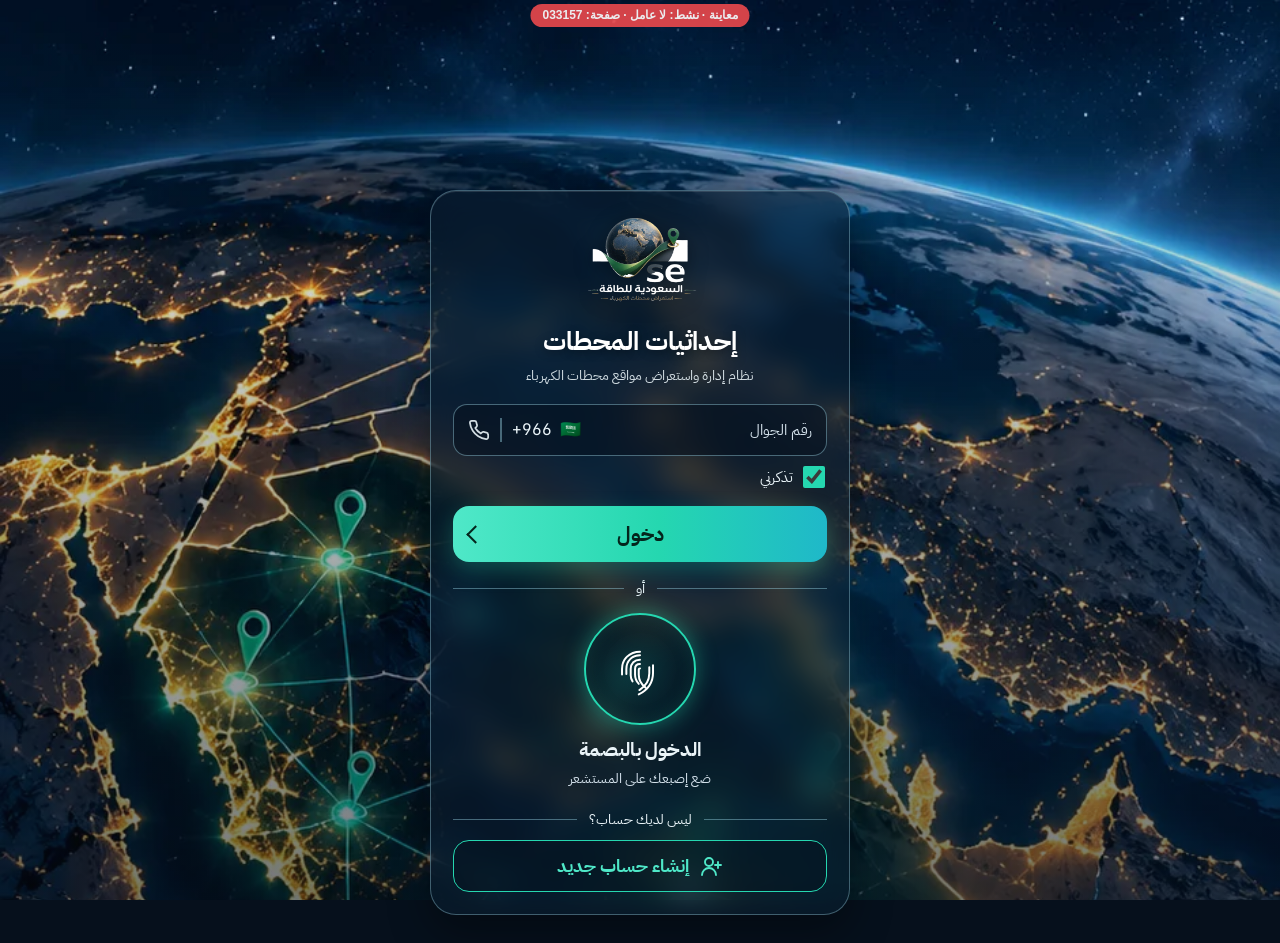
==== commit da9a0b72: "معاينة: بطاقة إعادة التثبيت والأيقونة والاسم (31 أكتوبر)" ====
--- a/admin.html
+++ b/admin.html
@@ -16,6 +16,7 @@
 <link rel="manifest" href="manifest.json">
 <meta name="theme-color" content="#0D1826">
 <link rel="apple-touch-icon" href="assets/icon-192.png">
+<meta name="apple-mobile-web-app-title" content="D.S.Maps">
 <script src="services/pwa.js"></script>
 <link rel="stylesheet" href="styles/update-sheet.css">
 <script src="components/update-sheet.js"></script>
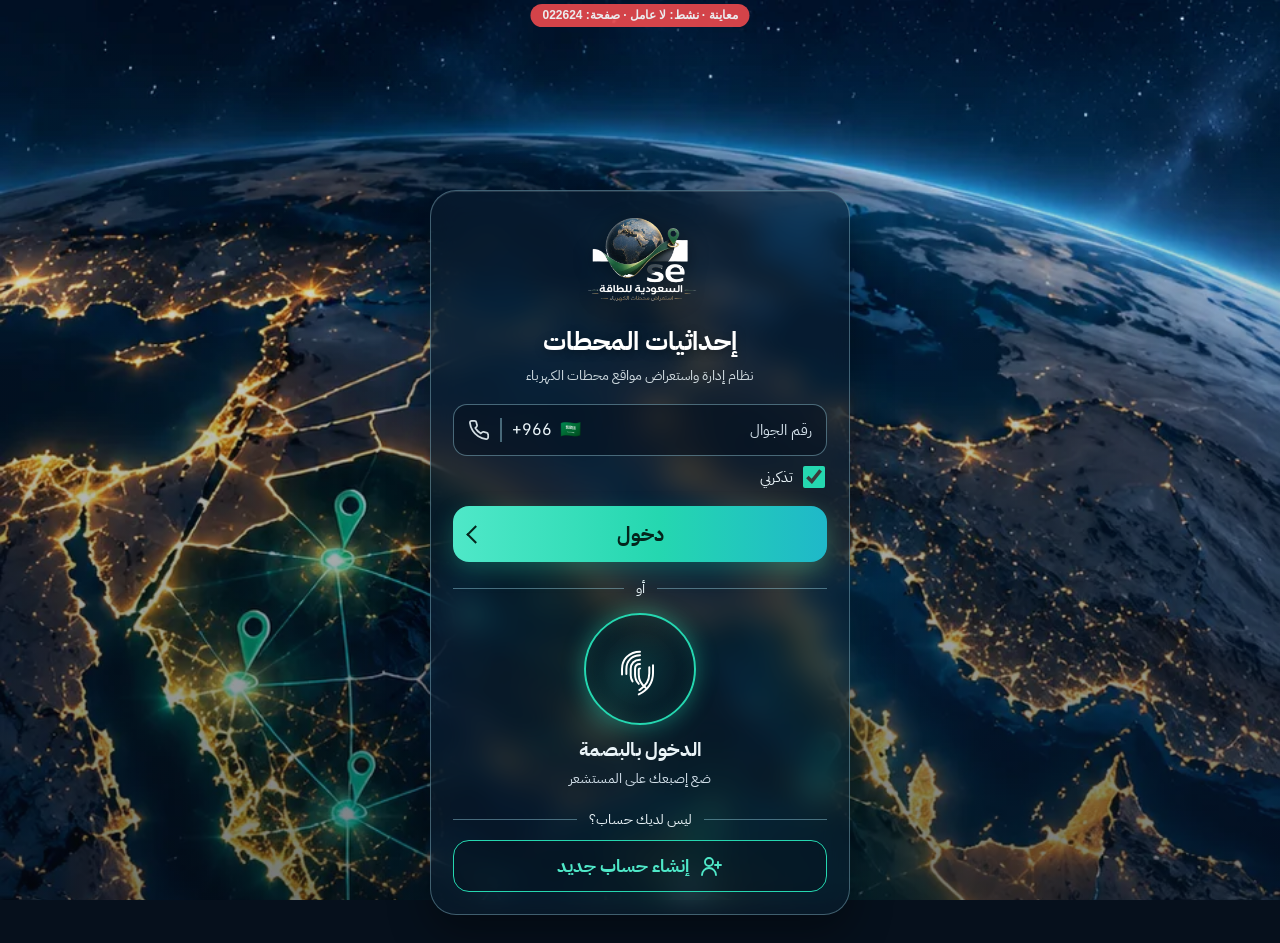
==== commit 86272e2d: "معاينة: الجولة 0 — بطاقة التحديث الإجبارية وتتبع النسخ (8 نوفمبر)" ====
--- a/admin.html
+++ b/admin.html
@@ -10,6 +10,7 @@
 <title>لوحة المدير | محطات التوزيع</title>
 <script src="config/الإعدادات.js"></script>
 <script src="preview-guard.js"></script>
+<script src="config/النسخة.js"></script>
 <script src="services/fresh-start.js"></script>
 <script src="services/theme.js"></script>
 <!-- تطبيق قابل للتثبيت: الملف والأيقونة ولون الشريط، وتسجيل عامل الخدمة بعد التحميل — installable app: manifest, icon, bar colour, SW registered after load -->
--- a/styles/update-sheet.css
+++ b/styles/update-sheet.css
@@ -1,35 +1,40 @@
 /* ============================================================
- * styles/update-sheet.css — لوحة «نسخة جديدة متاحة» السفلية: التصميم «د» المعتمد بلون تنبيه كهرماني
- * The bottom «new version available» sheet: approved design «D» in an amber alert colour
+ * styles/update-sheet.css — بطاقة التحديث الإجبارية: تصميم «4» المعتمد (8 نوفمبر 2026)
+ * The mandatory update card: approved design «4» (8 Nov 2026)
  * ============================================================ */
+/* ألوان التنبيه الكهرماني (تستخدمها أيضًا شاشة إعادة التثبيت) — the amber alert colours (also used by the reinstall screen) */
 :root{ --upd-amber:#F0B429; --upd-amber-deep:#C98A06; --upd-on-amber:#231700; --upd-bg:#14202F; }
 [data-theme="light"]{ --upd-amber:#E09A00; --upd-amber-deep:#B57A00; --upd-on-amber:#1E1400; --upd-bg:#FFFFFF; }
 
-.upd-sheet{
-  position:fixed;left:0;right:0;bottom:0;z-index:1600;
-  max-width:560px;margin:0 auto;box-sizing:border-box;
-  padding:12px 20px calc(18px + env(safe-area-inset-bottom, 0px));
-  background:var(--upd-bg);color:var(--text-primary);text-align:center;
-  border-radius:22px 22px 0 0;border:1px solid rgba(240,180,41,.55);border-bottom:0;
-  border-top:3px solid var(--upd-amber);
-  box-shadow:0 -10px 30px rgba(0,0,0,.35), 0 -2px 18px rgba(240,180,41,.18);
-  transform:translateY(105%);transition:transform .32s cubic-bezier(.2,.8,.2,1);
+.upd-screen{
+  position:fixed;inset:0;z-index:4500;box-sizing:border-box;overflow-y:auto;
+  display:flex;flex-direction:column;align-items:center;text-align:center;color:#EEF4FA;
+  padding:calc(env(safe-area-inset-top, 0px) + 56px) 22px calc(env(safe-area-inset-bottom, 0px) + 26px);
+  background:radial-gradient(circle at 50% 28%, rgba(31,174,140,.38), rgba(5,12,22,.9) 62%);
+  -webkit-backdrop-filter:blur(8px);backdrop-filter:blur(8px);
+  opacity:0;transition:opacity .25s ease;
 }
-.upd-sheet.show{transform:translateY(0);}
-.upd-grab{width:40px;height:4px;border-radius:9px;background:var(--border-strong);margin:0 auto 12px;}
-.upd-x{position:absolute;top:10px;left:12px;width:32px;height:32px;border-radius:50%;border:1px solid var(--border-strong);background:transparent;color:var(--text-secondary);font-size:14px;cursor:pointer;font-family:inherit;}
+.upd-screen.show{opacity:1;}
+.upd-body{width:100%;max-width:440px;margin:0 auto;flex:1;display:flex;flex-direction:column;align-items:center;}
+.upd-hero{width:112px;height:112px;border-radius:26px;box-shadow:0 0 0 6px rgba(77,214,181,.25),0 14px 40px rgba(0,0,0,.5);}
+.upd-title{margin:20px 0 4px;font-size:25px;font-weight:800;}
 
-/* الأيقونة البارزة وعلامة التنبيه — the prominent icon and alert mark */
-.upd-badge{position:relative;width:56px;height:56px;border-radius:50%;margin:0 auto 10px;display:grid;place-items:center;
-  background:rgba(240,180,41,.16);color:var(--upd-amber);border:2px solid var(--upd-amber);animation:updPulse 2.2s ease-in-out infinite;}
-.upd-alert{position:absolute;top:-4px;right:-4px;width:22px;height:22px;border-radius:50%;display:grid;place-items:center;
-  background:#E5484D;color:#fff;font-weight:800;font-size:14px;line-height:1;border:2px solid var(--upd-bg);}
-@keyframes updPulse{0%,100%{box-shadow:0 0 0 0 rgba(240,180,41,.45);}50%{box-shadow:0 0 0 9px rgba(240,180,41,0);}}
+/* مسار النسخة: نسختك ← الجديدة — the version path: yours ← the new one */
+.upd-path{display:flex;align-items:center;justify-content:center;gap:10px;margin:14px 0 18px;font-size:13px;font-weight:600;color:#C3D2E2;}
+.upd-ver b{display:block;margin-top:3px;padding:8px 12px;border-radius:12px;background:rgba(255,255,255,.07);border:1px solid rgba(150,185,225,.32);color:#EEF4FA;font-size:14px;font-weight:700;}
+.upd-ver.is-new b{border-color:#4DD6B5;background:rgba(77,214,181,.16);}
+.upd-ver small{display:block;margin-top:3px;font-size:11.5px;color:#C3D2E2;}
+.upd-arrow{font-size:18px;color:#4DD6B5;}
 
-.upd-title{display:block;font-size:16px;font-weight:800;color:var(--upd-amber);}
-.upd-text{margin:6px auto 14px;max-width:420px;font-size:13px;line-height:1.6;color:var(--text-secondary);}
-.upd-now{width:100%;border:0;border-radius:14px;padding:13px;cursor:pointer;font-family:inherit;font-size:15px;font-weight:800;
-  background:linear-gradient(135deg, var(--upd-amber), var(--upd-amber-deep));color:var(--upd-on-amber);box-shadow:0 6px 18px rgba(240,180,41,.3);}
-.upd-now:disabled{opacity:.7;cursor:default;}
-.upd-later{margin-top:8px;background:none;border:0;color:var(--text-secondary);font-family:inherit;font-size:13px;cursor:pointer;padding:6px 14px;}
-@media (prefers-reduced-motion:reduce){ .upd-sheet{transition:none;} .upd-badge{animation:none;} }
+/* ما الجديد — what's new */
+.upd-notes{list-style:none;margin:0 0 14px;padding:0;width:100%;display:grid;gap:9px;text-align:right;}
+.upd-notes li{display:flex;gap:10px;align-items:flex-start;font-size:15px;font-weight:600;line-height:1.6;}
+.upd-notes i{flex:none;width:22px;height:22px;margin-top:2px;border-radius:50%;display:grid;place-items:center;font-style:normal;font-size:13px;background:rgba(77,214,181,.18);color:#4DD6B5;}
+
+/* تحديث يتطلب خروجًا — an update that needs a logout */
+.upd-logout{width:100%;margin:0 0 14px;padding:11px 13px;border-radius:14px;font-size:14px;font-weight:700;line-height:1.6;color:#fff;background:#C2372F;}
+
+.upd-now{width:100%;max-width:440px;flex:none;border:0;border-radius:999px;padding:16px;cursor:pointer;font-family:inherit;font-size:18px;font-weight:800;
+  background:linear-gradient(135deg, var(--upd-amber), var(--upd-amber-deep));color:var(--upd-on-amber);box-shadow:0 8px 22px rgba(240,180,41,.4);}
+.upd-now:disabled{opacity:.75;cursor:default;}
+@media (prefers-reduced-motion:reduce){ .upd-screen{transition:none;} }
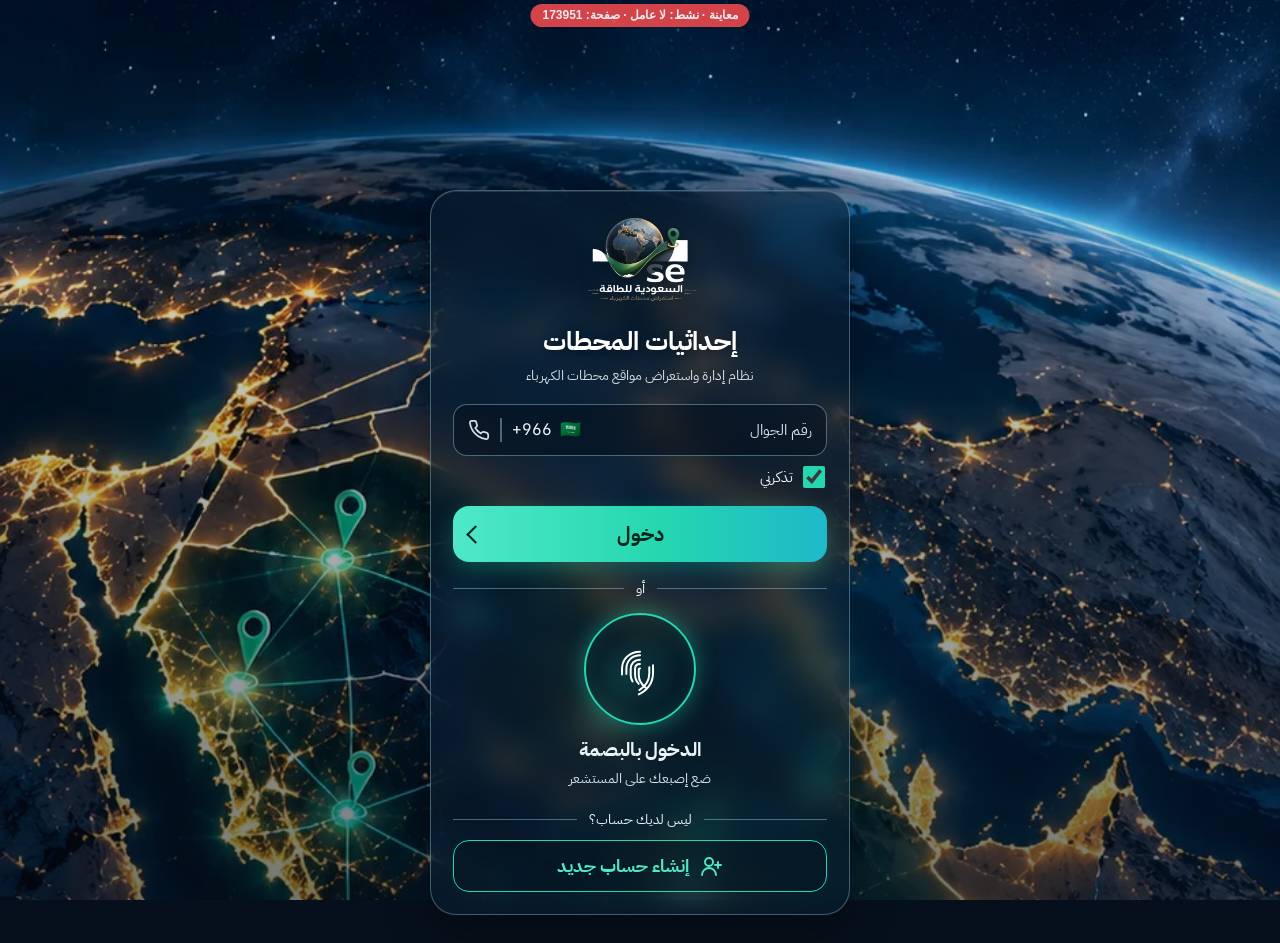
==== commit 487c4a54: "معاينة الإصدار 2: حذف شاشة إعادة التثبيت، بصمة التحقق للمكتبات، رقم الإصدار، شاشة حماية لوحة المدير" ====
--- a/admin.html
+++ b/admin.html
@@ -32,7 +32,7 @@
     try {
       const s = JSON.parse(localStorage.getItem(SEC2_CONFIG.STORAGE_KEYS.SESSION) || 'null');
       if (!s || !s.identityToken) location.replace('auth.html');
-      else if (s.role !== 'admin') location.replace('index.html');
+      else if (s.role !== 'admin' && s.adminSetup !== true) location.replace('index.html'); // (8 نوفمبر) ومدير يكمل حماية جهازه / or an admin completing protection
     } catch (e) { location.replace('auth.html'); }
   })();
 </script>
@@ -44,6 +44,7 @@
 <link rel="stylesheet" href="styles/contact-admin.css">
 <link rel="stylesheet" href="styles/tables.css">
 <link rel="stylesheet" href="styles/admin.css">
+<link rel="stylesheet" href="styles/admin-guard.css">
 </head>
 <body class="admin-page">
 <header id="appHeader"></header>
@@ -66,11 +67,12 @@
 <script src="components/connection-status.js"></script>
 <script src="components/app-header.js"></script>
 <script src="components/bottom-nav.js"></script>
+<script src="components/admin-guard.js"></script>
 <script src="components/admin-dashboard.js"></script>
 <script src="components/admin-detail.js"></script>
 <script>
   (function () {
-    if (!SecSession.isAdmin()) return; // التحويل جارٍ / redirect in progress
+    if (!SecSession.canOpenAdmin()) return; // التحويل جارٍ / redirect in progress
     SecTiming.recordPageOpen();
     const STALE_MS = 3 * 60 * 1000; // إعادة التحميل عند الرجوع للتبويب بعد 3 دقائق (V1) / reload on return after 3 minutes (V1)
     const header = SecAppHeader.mount(document.getElementById('appHeader'), {
--- a/styles/update-sheet.css
+++ b/styles/update-sheet.css
@@ -1,40 +1,91 @@
 /* ============================================================
- * styles/update-sheet.css — بطاقة التحديث الإجبارية: تصميم «4» المعتمد (8 نوفمبر 2026)
- * The mandatory update card: approved design «4» (8 Nov 2026)
+ * styles/update-sheet.css — بطاقة التحديث الإجبارية: تصميم «4» المعتمد بتحسينات محمد (8 نوفمبر 2026)
+ * The mandatory update card: approved design «4» with Mohammed's refinements (8 Nov 2026)
  * ============================================================ */
-/* ألوان التنبيه الكهرماني (تستخدمها أيضًا شاشة إعادة التثبيت) — the amber alert colours (also used by the reinstall screen) */
+/* ألوان التنبيه الكهرماني (تستخدمها أيضًا بطاقة الترحيب في الجولة) — the amber alert colours (also used by the tour's welcome card) */
 :root{ --upd-amber:#F0B429; --upd-amber-deep:#C98A06; --upd-on-amber:#231700; --upd-bg:#14202F; }
 [data-theme="light"]{ --upd-amber:#E09A00; --upd-amber-deep:#B57A00; --upd-on-amber:#1E1400; --upd-bg:#FFFFFF; }
 
 .upd-screen{
-  position:fixed;inset:0;z-index:4500;box-sizing:border-box;overflow-y:auto;
+  --upd-teal:#4DD6B5; --upd-line:rgba(77,214,181,.38); --upd-card:rgba(10,32,40,.62);
+  position:fixed;inset:0;z-index:4500;box-sizing:border-box;overflow-y:auto;overflow-x:hidden;
   display:flex;flex-direction:column;align-items:center;text-align:center;color:#EEF4FA;
-  padding:calc(env(safe-area-inset-top, 0px) + 56px) 22px calc(env(safe-area-inset-bottom, 0px) + 26px);
-  background:radial-gradient(circle at 50% 28%, rgba(31,174,140,.38), rgba(5,12,22,.9) 62%);
+  padding:calc(env(safe-area-inset-top, 0px) + 40px) 18px calc(env(safe-area-inset-bottom, 0px) + 28px);
+  background:radial-gradient(circle at 50% 22%, rgba(31,174,140,.42), rgba(6,22,30,.94) 58%), #061620;
   -webkit-backdrop-filter:blur(8px);backdrop-filter:blur(8px);
   opacity:0;transition:opacity .25s ease;
 }
+/* موجة تركوازية وذهبية خفيفة أسفل الشاشة — a light teal and gold wave at the bottom */
+.upd-screen::after{content:'';position:fixed;left:0;right:0;bottom:0;height:120px;pointer-events:none;
+  background:radial-gradient(120% 100% at 50% 100%, rgba(77,214,181,.16), transparent 70%);
+  border-top:2px solid rgba(240,180,41,.4);border-radius:60% 60% 0 0 / 100% 100% 0 0;opacity:.75;}
 .upd-screen.show{opacity:1;}
-.upd-body{width:100%;max-width:440px;margin:0 auto;flex:1;display:flex;flex-direction:column;align-items:center;}
-.upd-hero{width:112px;height:112px;border-radius:26px;box-shadow:0 0 0 6px rgba(77,214,181,.25),0 14px 40px rgba(0,0,0,.5);}
-.upd-title{margin:20px 0 4px;font-size:25px;font-weight:800;}
+.upd-body{position:relative;z-index:1;width:100%;max-width:440px;margin:0 auto;flex:1;display:flex;flex-direction:column;align-items:center;}
 
-/* مسار النسخة: نسختك ← الجديدة — the version path: yours ← the new one */
-.upd-path{display:flex;align-items:center;justify-content:center;gap:10px;margin:14px 0 18px;font-size:13px;font-weight:600;color:#C3D2E2;}
-.upd-ver b{display:block;margin-top:3px;padding:8px 12px;border-radius:12px;background:rgba(255,255,255,.07);border:1px solid rgba(150,185,225,.32);color:#EEF4FA;font-size:14px;font-weight:700;}
-.upd-ver.is-new b{border-color:#4DD6B5;background:rgba(77,214,181,.16);}
-.upd-ver small{display:block;margin-top:3px;font-size:11.5px;color:#C3D2E2;}
-.upd-arrow{font-size:18px;color:#4DD6B5;}
+/* الشعار بإطار متوهج — the logo in a glowing ring */
+.upd-hero-ring{padding:4px;border-radius:26px;background:linear-gradient(145deg, rgba(77,214,181,.55), rgba(31,174,140,.15));
+  box-shadow:0 0 0 2px rgba(77,214,181,.45),0 0 36px rgba(77,214,181,.45),0 16px 40px rgba(0,0,0,.5);}
+.upd-hero{display:block;width:92px;height:92px;border-radius:22px;}
+.upd-title{margin:12px 0 8px;font-size:26px;font-weight:800;text-shadow:0 4px 18px rgba(0,0,0,.45);}
+.upd-glow-line{width:62%;height:2px;margin:0 auto 18px;background:linear-gradient(90deg, transparent, var(--upd-teal), transparent);box-shadow:0 0 12px var(--upd-teal);}
 
-/* ما الجديد — what's new */
-.upd-notes{list-style:none;margin:0 0 14px;padding:0;width:100%;display:grid;gap:9px;text-align:right;}
-.upd-notes li{display:flex;gap:10px;align-items:flex-start;font-size:15px;font-weight:600;line-height:1.6;}
-.upd-notes i{flex:none;width:22px;height:22px;margin-top:2px;border-radius:50%;display:grid;place-items:center;font-style:normal;font-size:13px;background:rgba(77,214,181,.18);color:#4DD6B5;}
+/* بطاقة مقارنة النسختين — the version comparison card */
+.upd-vers{width:100%;box-sizing:border-box;padding:14px 14px 12px;border-radius:20px;background:var(--upd-card);border:1px solid var(--upd-line);margin-bottom:16px;}
+.upd-vers-head,.upd-vers-row{display:flex;align-items:center;justify-content:space-between;gap:10px;}
+.upd-vh{display:inline-flex;align-items:center;gap:6px;font-size:14.5px;font-weight:700;color:#C3D2E2;}
+.upd-vh.is-new{color:var(--upd-teal);}
+.upd-vers-row{margin:18px 0 4px;align-items:flex-start;}
+/* خط الموقع بأرقام متساوية العرض (خط آيفون الأحادي أعرض فكان يخرج عن الإطار) — the site font with equal-width digits */
+.upd-pill-box{position:relative;flex:1 1 0;min-width:0;display:flex;}
+.upd-pill{flex:1 1 0;min-width:0;box-sizing:border-box;padding:10px 4px;border-radius:14px;font-family:inherit;font-variant-numeric:tabular-nums;
+  font-size:clamp(12px, 3.6vw, 15px);overflow:hidden;text-overflow:clip;font-weight:700;color:#EEF4FA;
+  background:rgba(255,255,255,.05);border:1px solid rgba(150,185,225,.4);white-space:nowrap;}
+.upd-pill.is-new{border:1.5px solid var(--upd-teal);background:rgba(77,214,181,.14);box-shadow:0 0 14px rgba(77,214,181,.2);}
+.upd-tag{position:absolute;top:-9px;left:50%;transform:translateX(-50%);padding:1px 9px;border-radius:999px;font-style:normal;font-size:11px;font-weight:800;
+  line-height:16px;white-space:nowrap;color:#06231C;background:var(--upd-teal);box-shadow:0 0 10px rgba(77,214,181,.45);}
+.upd-arrow{flex:none;font-size:18px;color:var(--upd-teal);align-self:flex-start;margin-top:10px;}
+/* (8 نوفمبر) عمود كل نسخة: «الإصدار N» ثم تاريخه ووقته مرة واحدة، ثم الهجري — each version: «release N», its date and time once, the Hijri date */
+.upd-ver-col{flex:1 1 0;min-width:0;display:flex;flex-direction:column;align-items:stretch;gap:5px;text-align:center;}
+.upd-ver-col .upd-pill-box{flex:none;}
+.upd-ver-col .upd-pill{flex:none;width:100%;}
+.upd-when{font-size:12.5px;font-weight:700;color:#C3D2E2;line-height:1.5;}
+.upd-when-h{font-size:11.5px;font-weight:600;color:#9FB2C6;line-height:1.4;}
+.upd-vh{white-space:nowrap;}
+/* الشاشات الضيقة (آيفون SE): عناوين وتواريخ أصغر — narrow screens: smaller labels and dates */
+@media (max-width:359px){
+  .upd-screen{padding-left:14px;padding-right:14px;}
+  .upd-vers{padding-left:10px;padding-right:10px;}
+  .upd-vh{font-size:12.5px;gap:4px;}
+  .upd-vh svg{width:16px;height:16px;}
+  .upd-when{font-size:10.5px;white-space:nowrap;letter-spacing:-.2px;}
+  .upd-when-h{font-size:10.5px;}
+}
+
+/* ما الجديد في هذا الإصدار؟ — what's new in this release */
+.upd-new{width:100%;box-sizing:border-box;margin-bottom:14px;border-radius:20px;background:var(--upd-card);border:1px solid var(--upd-line);overflow:hidden;text-align:right;}
+.upd-new-tab{display:flex;align-items:center;gap:8px;padding:11px 14px;font-size:16px;font-weight:800;border-bottom:1px solid rgba(77,214,181,.25);
+  background:rgba(77,214,181,.08);color:#EEF4FA;}
+.upd-new-tab svg{color:var(--upd-amber);}
+.upd-notes{list-style:none;margin:0;padding:12px 14px;display:grid;gap:10px;}
+.upd-notes li{display:flex;gap:10px;align-items:flex-start;font-size:15.5px;font-weight:600;line-height:1.65;}
+.upd-notes i{flex:none;width:26px;height:26px;margin-top:1px;border-radius:50%;display:grid;place-items:center;background:rgba(77,214,181,.16);
+  border:1px solid rgba(77,214,181,.5);color:var(--upd-teal);}
+.upd-notes i svg{width:15px;height:15px;}
 
 /* تحديث يتطلب خروجًا — an update that needs a logout */
-.upd-logout{width:100%;margin:0 0 14px;padding:11px 13px;border-radius:14px;font-size:14px;font-weight:700;line-height:1.6;color:#fff;background:#C2372F;}
+.upd-logout{width:100%;box-sizing:border-box;margin:0 0 14px;padding:11px 13px;border-radius:14px;font-size:14px;font-weight:700;line-height:1.6;color:#fff;background:#C2372F;}
 
-.upd-now{width:100%;max-width:440px;flex:none;border:0;border-radius:999px;padding:16px;cursor:pointer;font-family:inherit;font-size:18px;font-weight:800;
-  background:linear-gradient(135deg, var(--upd-amber), var(--upd-amber-deep));color:var(--upd-on-amber);box-shadow:0 8px 22px rgba(240,180,41,.4);}
-.upd-now:disabled{opacity:.75;cursor:default;}
+.upd-now{position:relative;z-index:1;width:100%;max-width:440px;flex:none;display:flex;align-items:center;justify-content:center;gap:10px;
+  border:0;border-radius:999px;padding:17px;cursor:pointer;font-family:inherit;font-size:20px;font-weight:800;
+  background:linear-gradient(135deg, #F7C948, var(--upd-amber) 45%, var(--upd-amber-deep));color:var(--upd-on-amber);
+  box-shadow:0 10px 28px rgba(240,180,41,.45),0 0 0 1px rgba(255,220,120,.4) inset;}
+.upd-now svg{width:24px;height:24px;}
+.upd-now:disabled{cursor:default;}
+/* مراحل التحديث: دوّارة مكان أيقونة التنزيل أثناء التجهيز والتفعيل — update phases: a spinner replaces the icon */
+.upd-now[data-phase="preparing"] svg,.upd-now[data-phase="activating"] svg,.upd-now[data-phase="opening"] svg{display:none;}
+.upd-now[data-phase="preparing"]::before,.upd-now[data-phase="activating"]::before,.upd-now[data-phase="opening"]::before{
+  content:'';width:20px;height:20px;border-radius:50%;border:3px solid rgba(35,23,0,.25);border-top-color:var(--upd-on-amber);animation:upd-spin .8s linear infinite;}
+.upd-now[data-phase="preparing"],.upd-now[data-phase="activating"],.upd-now[data-phase="opening"]{font-size:17px;}
+.upd-now[data-phase="retry"]{font-size:17px;background:#C2372F;color:#fff;box-shadow:0 10px 28px rgba(194,55,47,.4);}
+@keyframes upd-spin{to{transform:rotate(360deg);}}
 @media (prefers-reduced-motion:reduce){ .upd-screen{transition:none;} }
--- a/styles/feature-tour.css
+++ b/styles/feature-tour.css
@@ -41,3 +41,29 @@
 .tour-btn.primary{background:linear-gradient(90deg,#4FE8C8,#25D7B0,#1FB8C9);color:#04261D;}
 .tour-btn.ghost{background:rgba(255,255,255,.1);color:#EAF1F7;}
 .tour-btn:focus-visible,.tour-skip:focus-visible{outline:2px solid #4FE8C8;outline-offset:2px;}
+
+/* ===== بطاقة الترحيب «نسخة جديدة متاحة»: تصميم اللوحة الكهرمانية السابق محفوظ هنا لها وحدها (9 نوفمبر) =====
+ * The «new version available» welcome card: the previous amber sheet design, kept here for it alone —
+ * update-sheet.css صار بطاقة التحديث الإجبارية بملء الشاشة، فلا تعتمد هذه البطاقة عليه / update-sheet.css is now the full-screen card */
+.upd-sheet.tour-card{
+  position:fixed;left:0;right:0;bottom:0;z-index:1600;
+  max-width:560px;margin:0 auto;box-sizing:border-box;
+  padding:12px 20px calc(18px + env(safe-area-inset-bottom, 0px));
+  background:var(--upd-bg);color:var(--text-primary);text-align:center;
+  border-radius:22px 22px 0 0;border:1px solid rgba(240,180,41,.55);border-bottom:0;
+  border-top:3px solid var(--upd-amber);
+  box-shadow:0 -10px 30px rgba(0,0,0,.35), 0 -2px 18px rgba(240,180,41,.18);
+}
+.tour-card .upd-grab{width:40px;height:4px;border-radius:9px;background:var(--border-strong);margin:0 auto 12px;}
+.tour-card .upd-x{position:absolute;top:10px;left:12px;width:32px;height:32px;border-radius:50%;border:1px solid var(--border-strong);background:transparent;color:var(--text-secondary);font-size:14px;cursor:pointer;font-family:inherit;}
+.tour-card .upd-badge{position:relative;width:56px;height:56px;border-radius:50%;margin:0 auto 10px;display:grid;place-items:center;
+  background:rgba(240,180,41,.16);color:var(--upd-amber);border:2px solid var(--upd-amber);animation:updPulse 2.2s ease-in-out infinite;}
+.tour-card .upd-alert{position:absolute;top:-4px;right:-4px;width:22px;height:22px;border-radius:50%;display:grid;place-items:center;
+  background:#E5484D;color:#fff;font-weight:800;font-size:14px;line-height:1;border:2px solid var(--upd-bg);}
+@keyframes updPulse{0%,100%{box-shadow:0 0 0 0 rgba(240,180,41,.45);}50%{box-shadow:0 0 0 9px rgba(240,180,41,0);}}
+.tour-card .upd-title{display:block;margin:0;font-size:16px;font-weight:800;color:var(--upd-amber);text-shadow:none;}
+.tour-card .upd-text{margin:6px auto 14px;max-width:420px;font-size:13px;line-height:1.6;color:var(--text-secondary);}
+.tour-card .upd-now{display:block;max-width:none;width:100%;border:0;border-radius:14px;padding:13px;cursor:pointer;font-family:inherit;font-size:15px;font-weight:800;
+  background:linear-gradient(135deg, var(--upd-amber), var(--upd-amber-deep));color:var(--upd-on-amber);box-shadow:0 6px 18px rgba(240,180,41,.3);}
+.tour-card .upd-later{margin-top:8px;background:none;border:0;color:var(--text-secondary);font-family:inherit;font-size:13px;cursor:pointer;padding:6px 14px;}
+@media (prefers-reduced-motion:reduce){ .tour-card .upd-badge{animation:none;} }
--- a/styles/admin-guard.css
+++ b/styles/admin-guard.css
@@ -0,0 +1,26 @@
+/* ============================================================
+ * styles/admin-guard.css — شاشة «حماية لوحة المدير» (النموذج 2 المعتمد — 8 نوفمبر 2026)
+ * The «admin panel protection» screen (approved model 2): two steps, a gold shield, the device line, one field
+ * ============================================================ */
+.ag-screen{max-width:420px;margin:24px auto;padding:28px 20px;display:grid;gap:16px;text-align:center;color:var(--text-primary);}
+.ag-steps{display:flex;align-items:center;justify-content:center;gap:8px;font-size:12.5px;font-weight:700;}
+.ag-step{padding:5px 12px;border-radius:999px;border:1px solid var(--border);color:var(--text-muted);white-space:nowrap;}
+.ag-step.on{background:var(--teal);border-color:var(--teal);color:#052018;}
+.ag-step.ok{border-color:var(--teal);color:var(--teal-light);}
+.ag-arrow{color:var(--text-muted);}
+.ag-shield{width:92px;height:104px;margin:6px auto 0;color:var(--accent);}
+.ag-shield.ok{color:var(--teal-light);}
+.ag-shield svg{width:100%;height:100%;}
+.ag-title{margin:0;font-size:20px;font-weight:800;}
+.ag-text{margin:0;font-size:14px;line-height:1.7;color:var(--text-secondary);}
+.ag-device{display:block;font-size:14px;color:var(--text-primary);}
+.ag-form{display:grid;gap:12px;}
+.ag-input{width:100%;box-sizing:border-box;height:50px;border-radius:14px;border:1px solid var(--border-strong);background:var(--bg-card);color:var(--text-primary);
+  font-family:inherit;font-size:17px;padding:0 14px;text-align:center;letter-spacing:2px;}
+.ag-input:focus{outline:2px solid var(--teal);outline-offset:1px;}
+.ag-input:disabled{opacity:.55;}
+.ag-btn{display:block;width:100%;box-sizing:border-box;height:50px;border:0;border-radius:14px;font-family:inherit;font-size:16px;font-weight:700;cursor:pointer;
+  background:var(--teal);color:#052018;text-decoration:none;line-height:50px;}
+.ag-btn.gold{background:var(--accent);color:var(--accent-ink);}
+.ag-btn:disabled{opacity:.6;cursor:default;}
+.ag-msg{margin:0;min-height:20px;font-size:13.5px;font-weight:600;line-height:1.6;color:var(--st-red);}
